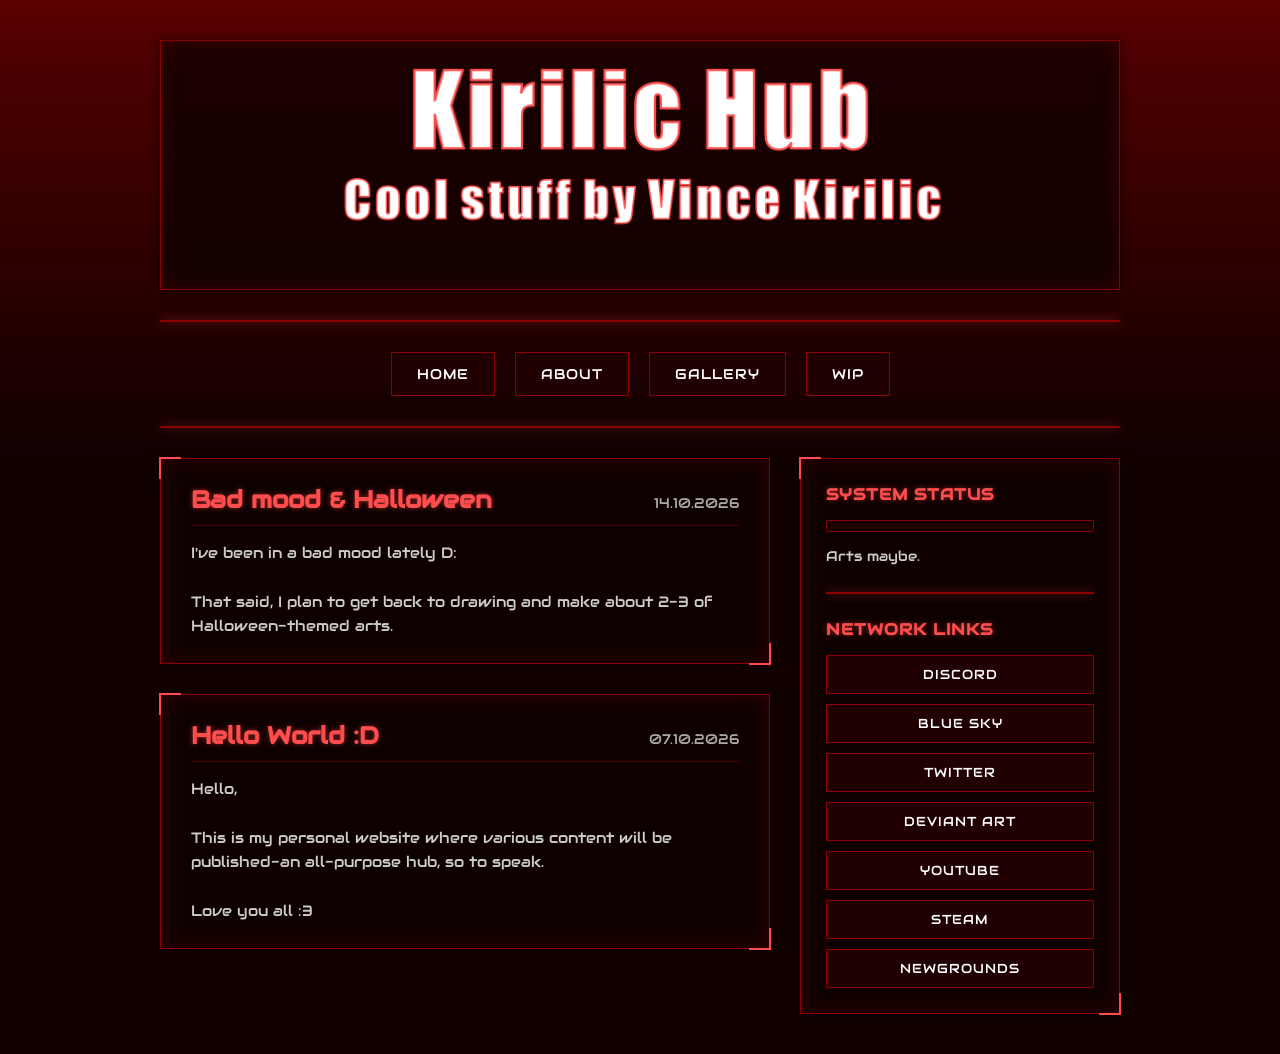
==== index.html @ 22dae01d "updates" ====
<!DOCTYPE html>
<html lang="en">
<head>
    <meta charset="UTF-8">
    <meta name="viewport" content="width=device-width, initial-scale=1.0">
    <title>Kirilic Hub - Home</title>
    <link rel="stylesheet" href="style.css">
    <link rel="icon" href="assets/favicon.png">
</head>
<body>
    <div class="wrapper">
        
        <!-- HEADER BANNER -->
        <div class="header-banner glass-box tech-corners">
            <img src="assets/banner.png" alt="Header Banner">
        </div>

        <hr class="divider">

        <!-- NAV BUTTONS -->
        <nav class="nav-buttons">
            <a href="index.html" class="cool-button">Home</a>
            <a href="about.html" class="cool-button">About</a>
            <a href="gallery.html" class="cool-button">Gallery</a>
            <button class="cool-button">WIP</button>
        </nav>

        <hr class="divider">

        <!-- MAIN LAYOUT -->
        <div class="main-layout">
            
            <!-- LEFT COLUMN (POSTS) -->
            <div id="posts-container" class="posts-section">
                <div style="text-align: center; color: #8b0000;">Loading database...</div>
            </div>

            <!-- RIGHT COLUMN (SIDEBAR) -->
            <aside class="sidebar glass-box tech-corners">
                <div class="sidebar-block">
                    <h3 class="sidebar-title">System Status</h3>
                    <div class="progress-wrapper">
                        <div class="progress-bar" style="width: 0%;"></div>
                    </div>
                    <p class="status-text">
                        Arts maybe.
                    </p>
                </div>
                
                <hr class="divider sidebar-divider">
                
                <div class="sidebar-block">
                    <h3 class="sidebar-title">Network Links</h3>
                    <div class="social-links">
                        <a class="cool-button social-btn" href="https://discord.gg/7M9jGAKZu" target="_blank">Discord</a>
                        <a class="cool-button social-btn" href="https://bsky.app/profile/vincekirilic.bsky.social" target="_blank">Blue Sky</a>
                        <a class="cool-button social-btn" href="https://x.com/VinceKirilic" target="_blank">Twitter</a>
                        <a class="cool-button social-btn" href="https://www.deviantart.com/vincekirilic" target="_blank">Deviant Art</a>
                        <a class="cool-button social-btn" href="https://www.youtube.com/@VinceKirilic" target="_blank">YouTube</a>
                        <a class="cool-button social-btn" href="https://steamcommunity.com/id/VinceKirilic/" target="_blank">Steam</a>
                        <a class="cool-button social-btn" href="https://vincekirilic.newgrounds.com/" target="_blank">Newgrounds</a>
                    </div>
                </div>
            </aside>

        </div>

    </div>

    <!-- MODAL WINDOW FOR IMAGES -->
    <div id="image-modal" class="image-modal">
        <span id="modal-close" class="modal-close">&times;</span>
        <img id="modal-img" class="modal-content" src="" alt="Enlarged View">
    </div>

    <script>
        async function loadPosts() {
            try {
                const response = await fetch('posts.json');
                if (!response.ok) throw new Error('Failed to load posts.json');
                const posts = await response.json();
                const container = document.getElementById('posts-container');
                container.innerHTML = '';

                if (posts.length === 0) {
                    container.innerHTML = '<p style="text-align: center; color: #888;">No posts found.</p>';
                    return;
                }

                posts.forEach(post => {
                    let mediaHtml = '';
                    let images = Array.isArray(post.media) ? post.media : (Array.isArray(post.media_path) ? post.media_path : [post.media || post.media_path]);
                    images = images.filter(img => img && img.trim() !== '');

                    if (images.length > 0) {
                        const singleClass = images.length === 1 ? 'single-image' : '';
                        const imgsMarkup = images.map(src => `<img src="${src}" alt="Post attachment">`).join('');
                        mediaHtml = `<div class="post-gallery ${singleClass}">${imgsMarkup}</div>`;
                    }

                    const formattedText = post.text ? post.text.replace(/\\n/g, '<br>').replace(/\n/g, '<br>') : '';

                    container.innerHTML += `
                        <article class="post glass-box tech-corners">
                            <div class="post-header">
                                <h2 class="post-title">${post.title}</h2>
                                <span class="post-date">${post.date}</span>
                            </div>
                            <div class="post-content">
                                ${mediaHtml}
                                <p>${formattedText}</p>
                            </div>
                        </article>
                    `;
                });
            } catch (error) {
                console.error('Error:', error);
                document.getElementById('posts-container').innerHTML = 
                    '<p style="color: #ff4d4d; text-align: center;">[ERROR] Could not load posts.json</p>';
            }
        }

        const modal = document.getElementById('image-modal');
        const modalImg = document.getElementById('modal-img');
        const modalClose = document.getElementById('modal-close');

        document.getElementById('posts-container').addEventListener('click', (e) => {
            if (e.target.tagName === 'IMG' && e.target.closest('.post-gallery')) {
                modalImg.src = e.target.src;
                modal.classList.add('active');
            }
        });

        modal.addEventListener('click', (e) => {
            if (e.target === modal || e.target === modalClose) modal.classList.remove('active');
        });

        document.addEventListener('keydown', (e) => {
            if (e.key === 'Escape' && modal.classList.contains('active')) modal.classList.remove('active');
        });

        loadPosts();
    </script>
</body>
</html>
---- style.css ----
* { box-sizing: border-box; }

@font-face {
    font-family: "Audiowide";
    src: url("Audiowide.ttf");
}


::-webkit-scrollbar { width: 8px; }
::-webkit-scrollbar-track { background: #050000; }
::-webkit-scrollbar-thumb { background: #8b0000; }
::-webkit-scrollbar-thumb:hover { background: #ff4d4d; }

html, body {
    margin: 0; min-height: 100vh; background: #120000;
    overflow-x: hidden; font-family: "Audiowide", sans-serif;
    color: white; display: flex; flex-direction: column;
}


body::before {
    content: ""; position: fixed; top: -20%; left: -10%; width: 120%; height: 70%;
    background: linear-gradient(to bottom, #8b0000, #4a0000 40%, transparent 100%);
    filter: blur(30px); animation: redWater 8s ease-in-out infinite alternate; z-index: 0;
}
@keyframes redWater {
    0% { transform: translateX(-3%) scaleY(1); }
    50% { transform: translateX(3%) scaleY(1.08); }
    100% { transform: translateX(-2%) scaleY(0.95); }
}

.wrapper {
    position: relative; z-index: 1; max-width: 1000px; width: 100%;
    margin: 0 auto; padding: 40px 20px; display: flex; flex-direction: column; gap: 30px; flex: 1;
}

.glass-box {
    background-color: rgba(15, 0, 0, 0.8); border: 1px solid #8b0000;
    box-shadow: inset 0 0 20px rgba(139, 0, 0, 0.3), 0 0 10px rgba(0, 0, 0, 0.5);
    position: relative; transition: all 0.3s ease;
}

.glass-box:hover {
    border-color: #d40000; 
    box-shadow: inset 0 0 30px rgba(212, 0, 0, 0.4), 0 0 20px rgba(212, 0, 0, 0.4);
    transform: scale(1.015);
}

.tech-corners::before, .tech-corners::after {
    content: ''; position: absolute; width: 20px; height: 20px;
    border: 2px solid #ff4d4d; transition: all 0.3s ease; pointer-events: none;
}
.tech-corners::before { top: -2px; left: -2px; border-right: none; border-bottom: none; }
.tech-corners::after { bottom: -2px; right: -2px; border-left: none; border-top: none; }

.tech-corners:hover::before, .tech-corners:hover::after {
    width: 32px; height: 32px; border-color: #ffffff;
    filter: drop-shadow(0 0 5px #ffffff) drop-shadow(0 0 2px #ff4d4d);
}


.divider {
    width: 100%; height: 2px; border: none; background: #8b0000;
    box-shadow: 0 0 10px rgba(255, 77, 77, 0.5); margin: 0;
}

.header-banner {
    width: 100%; height: 250px; display: flex; justify-content: center; align-items: center; overflow: hidden;
}
.header-banner img {
    width: 100%; height: 100%; object-fit: cover; display: block;
}

.nav-buttons { display: flex; justify-content: center; gap: 20px; flex-wrap: wrap; }
.cool-button {
    padding: 12px 25px; 
    background-color: #200000; 
    color: white; 
    border: 1px solid #8b0000;
    font-family: "Audiowide", sans-serif; 
    cursor: pointer; 
    transition: all 0.2s ease; 
    text-transform: uppercase; 
    font-size: 0.9rem; 
    letter-spacing: 1px;
    text-decoration: none;
    display: inline-block; 
    text-align: center;
}
.cool-button:hover { 
    background-color: #600000; border-color: #ff4d4d; 
    box-shadow: 0 0 12px rgba(255, 77, 77, 0.7); transform: scale(1.05); 
}

.posts-section { display: flex; flex-direction: column; gap: 30px; width: 100%; }
.post { padding: 25px 30px; display: flex; flex-direction: column; gap: 15px; }
.post-header { display: flex; justify-content: space-between; align-items: baseline; border-bottom: 1px solid #4a0000; padding-bottom: 10px; }
.post-title { margin: 0; font-size: 1.5rem; color: #ff4d4d; text-shadow: 0 0 5px rgba(255, 77, 77, 0.5); }
.post-date { color: #aaa; font-size: 0.85rem; }
.post-content { color: #ccc; line-height: 1.6; font-size: 0.95rem; margin: 0; }
.post-content p { margin: 0 0 10px 0; }
.post-content p:last-child { margin: 0; }


.post-gallery {
    display: grid;
    gap: 15px;
    margin: 15px 0;
    width: 100%;
    grid-template-columns: repeat(auto-fit, minmax(220px, 1fr));
}

.post-gallery img {
    width: 100%;
    height: 240px;
    object-fit: cover; 
    border: 1px solid #8b0000;
    box-shadow: 0 0 10px rgba(139, 0, 0, 0.4);
    transition: all 0.25s ease;
}

.post-gallery img:hover {
    border-color: #ff4d4d;
    box-shadow: 0 0 15px rgba(255, 77, 77, 0.6);
    transform: scale(1.02);
}

.post-gallery.single-image {
    grid-template-columns: 1fr;
}

.post-gallery.single-image img {
    height: auto;
    max-height: 450px;
}
@keyframes fadeInUp {
    0% { opacity: 0; transform: translateY(25px); }
    100% { opacity: 1; transform: translateY(0); }
}

.header-banner, .divider, .nav-buttons, .post {
    animation: fadeInUp 0.7s cubic-bezier(0.16, 1, 0.3, 1) both;
}
.post:nth-child(1) { animation-delay: 0.1s; }
.post:nth-child(2) { animation-delay: 0.2s; }
.post:nth-child(3) { animation-delay: 0.3s; }

.main-layout {
    display: flex;
    gap: 30px;
    align-items: flex-start;
    width: 100%;
}

.posts-section {
    flex: 1; 
    display: flex;
    flex-direction: column;
    gap: 30px;
    min-width: 0;
}

.sidebar {
    width: 320px; 
    flex-shrink: 0;
    padding: 25px;
    display: flex;
    flex-direction: column;
    gap: 20px;
    position: sticky; 
    top: 20px; 
}

.sidebar-block {
    display: flex;
    flex-direction: column;
    gap: 15px;
}

.sidebar-title {
    margin: 0;
    color: #ff4d4d;
    font-size: 1rem;
    text-transform: uppercase;
    letter-spacing: 1px;
    text-shadow: 0 0 5px rgba(255, 77, 77, 0.5);
}

.progress-wrapper {
    width: 100%;
    height: 12px;
    background: #200000;
    border: 1px solid #8b0000;
    border-radius: 2px;
    box-shadow: inset 0 0 5px rgba(0,0,0,0.8);
}

.progress-bar {
    height: 100%;
    background: linear-gradient(90deg, #8b0000, #ff4d4d);
    box-shadow: 0 0 10px rgba(255, 77, 77, 0.8);
    transition: width 0.5s ease;
}

.status-text {
    margin: 0;
    color: #ccc;
    font-size: 0.85rem;
    line-height: 1.5;
}

.sidebar-divider {
    margin: 5px 0;
    opacity: 0.5;
}

.social-links {
    display: flex;
    flex-direction: column;
    gap: 10px;
}

.social-btn {
    width: 100%;
    text-align: center;
    padding: 10px;
    font-size: 0.8rem;
}

/* =========================================
   Mobile stuff
   ========================================= */
@media (max-width: 850px) {
    .wrapper { padding: 15px 10px; gap: 20px; }
    .header-banner { height: 150px; }
    .nav-buttons { gap: 10px; width: 100%; }
    .cool-button { width: calc(50% - 5px); padding: 10px; font-size: 0.8rem; }
    .post { padding: 20px 15px; }
    .post-header { flex-direction: column; gap: 5px; }
    
    .main-layout {
        flex-direction: column;
    }
    .sidebar {
        width: 100%;
        position: static;
        order: -1; 
    }

    .social-links {
        flex-direction: row;
        flex-wrap: wrap;
    }
    .social-btn {
        flex: 1;
        min-width: 100px;
    }
}

/* =========================================
   Modal window for pics
   ========================================= */
.post-gallery img { cursor: zoom-in; }

.image-modal {
    display: none;
    position: fixed;
    z-index: 9999;
    top: 0;
    left: 0;
    width: 100%;
    height: 100%;
    background-color: rgba(0, 0, 0, 0.9);
    backdrop-filter: blur(8px);
    justify-content: center;
    align-items: center;
    opacity: 0;
    transition: opacity 0.3s ease;
}

.image-modal.active {
    display: flex;
    opacity: 1;
}

.modal-content {
    max-width: 90%;
    max-height: 85vh;
    border: 2px solid #8b0000;
    box-shadow: 0 0 30px rgba(255, 77, 77, 0.6);
    object-fit: contain;
    animation: modalZoom 0.3s cubic-bezier(0.16, 1, 0.3, 1);
}

@keyframes modalZoom {
    from { transform: scale(0.8); opacity: 0; }
    to { transform: scale(1); opacity: 1; }
}

.modal-close {
    position: absolute;
    top: 20px;
    right: 30px;
    color: #ff4d4d;
    font-size: 40px;
    font-weight: bold;
    cursor: pointer;
    transition: all 0.2s ease;
    user-select: none;
}

.modal-close:hover {
    color: #ffffff;
    transform: scale(1.2);
}
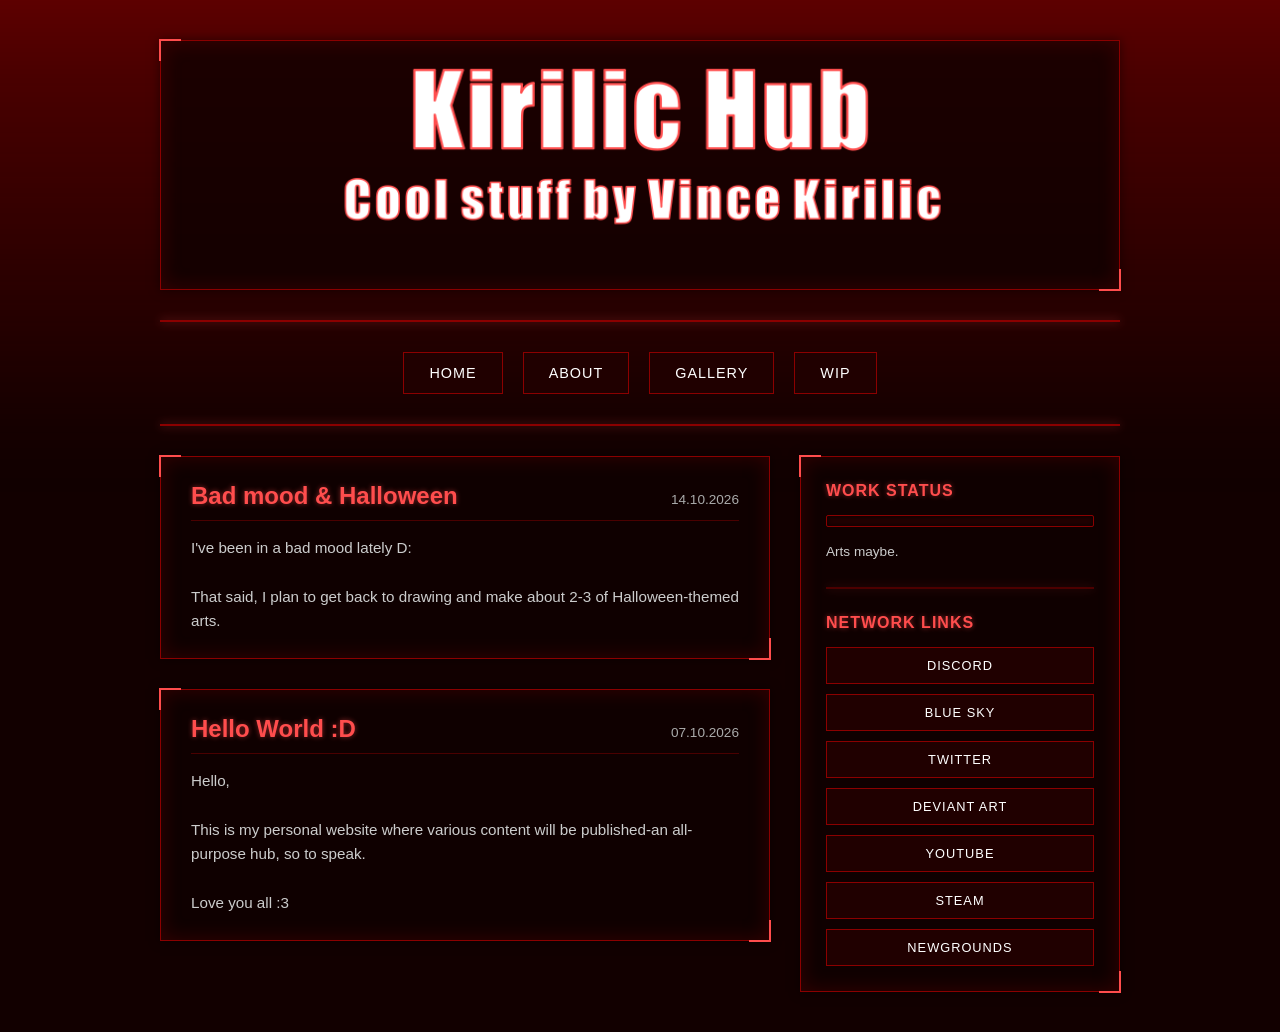
==== commit 3d32f446: "Minor fixes Animations and stuff" ====
--- a/index.html
+++ b/index.html
@@ -38,7 +38,7 @@
             <!-- RIGHT COLUMN (SIDEBAR) -->
             <aside class="sidebar glass-box tech-corners">
                 <div class="sidebar-block">
-                    <h3 class="sidebar-title">System Status</h3>
+                    <h3 class="sidebar-title">Work Status</h3>
                     <div class="progress-wrapper">
                         <div class="progress-bar" style="width: 0%;"></div>
                     </div>
--- a/style.css
+++ b/style.css
@@ -1,11 +1,9 @@
-
 * { box-sizing: border-box; }
 
 @font-face {
     font-family: "Audiowide";
-    src: url("Audiowide.ttf");
-}
-
+    src: url("AudioWide.ttf");
+}
 
 ::-webkit-scrollbar { width: 8px; }
 ::-webkit-scrollbar-track { background: #050000; }
@@ -18,12 +16,12 @@
     color: white; display: flex; flex-direction: column;
 }
 
-
 body::before {
     content: ""; position: fixed; top: -20%; left: -10%; width: 120%; height: 70%;
     background: linear-gradient(to bottom, #8b0000, #4a0000 40%, transparent 100%);
     filter: blur(30px); animation: redWater 8s ease-in-out infinite alternate; z-index: 0;
 }
+
 @keyframes redWater {
     0% { transform: translateX(-3%) scaleY(1); }
     50% { transform: translateX(3%) scaleY(1.08); }
@@ -38,19 +36,21 @@
 .glass-box {
     background-color: rgba(15, 0, 0, 0.8); border: 1px solid #8b0000;
     box-shadow: inset 0 0 20px rgba(139, 0, 0, 0.3), 0 0 10px rgba(0, 0, 0, 0.5);
-    position: relative; transition: all 0.3s ease;
+    position: relative; transition: border-color 0.3s ease, box-shadow 0.3s ease, transform 0.3s ease;
 }
 
 .glass-box:hover {
     border-color: #d40000; 
     box-shadow: inset 0 0 30px rgba(212, 0, 0, 0.4), 0 0 20px rgba(212, 0, 0, 0.4);
-    transform: scale(1.015);
+    transform: translateY(0) scale(1.015);
 }
 
 .tech-corners::before, .tech-corners::after {
     content: ''; position: absolute; width: 20px; height: 20px;
     border: 2px solid #ff4d4d; transition: all 0.3s ease; pointer-events: none;
-}
+    z-index: 2;
+}
+
 .tech-corners::before { top: -2px; left: -2px; border-right: none; border-bottom: none; }
 .tech-corners::after { bottom: -2px; right: -2px; border-left: none; border-top: none; }
 
@@ -59,20 +59,25 @@
     filter: drop-shadow(0 0 5px #ffffff) drop-shadow(0 0 2px #ff4d4d);
 }
 
-
 .divider {
     width: 100%; height: 2px; border: none; background: #8b0000;
     box-shadow: 0 0 10px rgba(255, 77, 77, 0.5); margin: 0;
 }
 
 .header-banner {
-    width: 100%; height: 250px; display: flex; justify-content: center; align-items: center; overflow: hidden;
-}
+    width: 100%; height: 250px; display: flex; justify-content: center; align-items: center;
+}
+
+.banner-inner {
+    width: 100%; height: 100%; overflow: hidden; display: flex;
+}
+
 .header-banner img {
     width: 100%; height: 100%; object-fit: cover; display: block;
 }
 
 .nav-buttons { display: flex; justify-content: center; gap: 20px; flex-wrap: wrap; }
+
 .cool-button {
     padding: 12px 25px; 
     background-color: #200000; 
@@ -84,24 +89,31 @@
     text-transform: uppercase; 
     font-size: 0.9rem; 
     letter-spacing: 1px;
-    text-decoration: none;
+    text-decoration: none; 
     display: inline-block; 
     text-align: center;
 }
+
 .cool-button:hover { 
     background-color: #600000; border-color: #ff4d4d; 
     box-shadow: 0 0 12px rgba(255, 77, 77, 0.7); transform: scale(1.05); 
 }
 
 .posts-section { display: flex; flex-direction: column; gap: 30px; width: 100%; }
+
 .post { padding: 25px 30px; display: flex; flex-direction: column; gap: 15px; }
+
 .post-header { display: flex; justify-content: space-between; align-items: baseline; border-bottom: 1px solid #4a0000; padding-bottom: 10px; }
+
 .post-title { margin: 0; font-size: 1.5rem; color: #ff4d4d; text-shadow: 0 0 5px rgba(255, 77, 77, 0.5); }
+
 .post-date { color: #aaa; font-size: 0.85rem; }
+
 .post-content { color: #ccc; line-height: 1.6; font-size: 0.95rem; margin: 0; }
+
 .post-content p { margin: 0 0 10px 0; }
+
 .post-content p:last-child { margin: 0; }
-
 
 .post-gallery {
     display: grid;
@@ -114,7 +126,7 @@
 .post-gallery img {
     width: 100%;
     height: 240px;
-    object-fit: cover; 
+    object-fit: cover;
     border: 1px solid #8b0000;
     box-shadow: 0 0 10px rgba(139, 0, 0, 0.4);
     transition: all 0.25s ease;
@@ -134,17 +146,20 @@
     height: auto;
     max-height: 450px;
 }
+
 @keyframes fadeInUp {
-    0% { opacity: 0; transform: translateY(25px); }
+    0% { opacity: 0; transform: translateY(40px); }
     100% { opacity: 1; transform: translateY(0); }
 }
 
-.header-banner, .divider, .nav-buttons, .post {
-    animation: fadeInUp 0.7s cubic-bezier(0.16, 1, 0.3, 1) both;
-}
-.post:nth-child(1) { animation-delay: 0.1s; }
-.post:nth-child(2) { animation-delay: 0.2s; }
-.post:nth-child(3) { animation-delay: 0.3s; }
+.sidebar, .post {
+    animation: fadeInUp 1.2s cubic-bezier(0.16, 1, 0.3, 1) both;
+}
+
+.sidebar { animation-delay: 0.1s; }
+.post:nth-child(1) { animation-delay: 0.2s; }
+.post:nth-child(2) { animation-delay: 0.3s; }
+.post:nth-child(3) { animation-delay: 0.4s; }
 
 .main-layout {
     display: flex;
@@ -158,18 +173,18 @@
     display: flex;
     flex-direction: column;
     gap: 30px;
-    min-width: 0;
+    min-width: 0; 
 }
 
 .sidebar {
-    width: 320px; 
+    width: 320px;
     flex-shrink: 0;
     padding: 25px;
     display: flex;
     flex-direction: column;
     gap: 20px;
-    position: sticky; 
-    top: 20px; 
+    position: sticky;
+    top: 20px;
 }
 
 .sidebar-block {
@@ -228,9 +243,6 @@
     font-size: 0.8rem;
 }
 
-/* =========================================
-   Mobile stuff
-   ========================================= */
 @media (max-width: 850px) {
     .wrapper { padding: 15px 10px; gap: 20px; }
     .header-banner { height: 150px; }
@@ -242,6 +254,7 @@
     .main-layout {
         flex-direction: column;
     }
+
     .sidebar {
         width: 100%;
         position: static;
@@ -258,9 +271,6 @@
     }
 }
 
-/* =========================================
-   Modal window for pics
-   ========================================= */
 .post-gallery img { cursor: zoom-in; }
 
 .image-modal {
@@ -313,4 +323,4 @@
 .modal-close:hover {
     color: #ffffff;
     transform: scale(1.2);
-}
+}
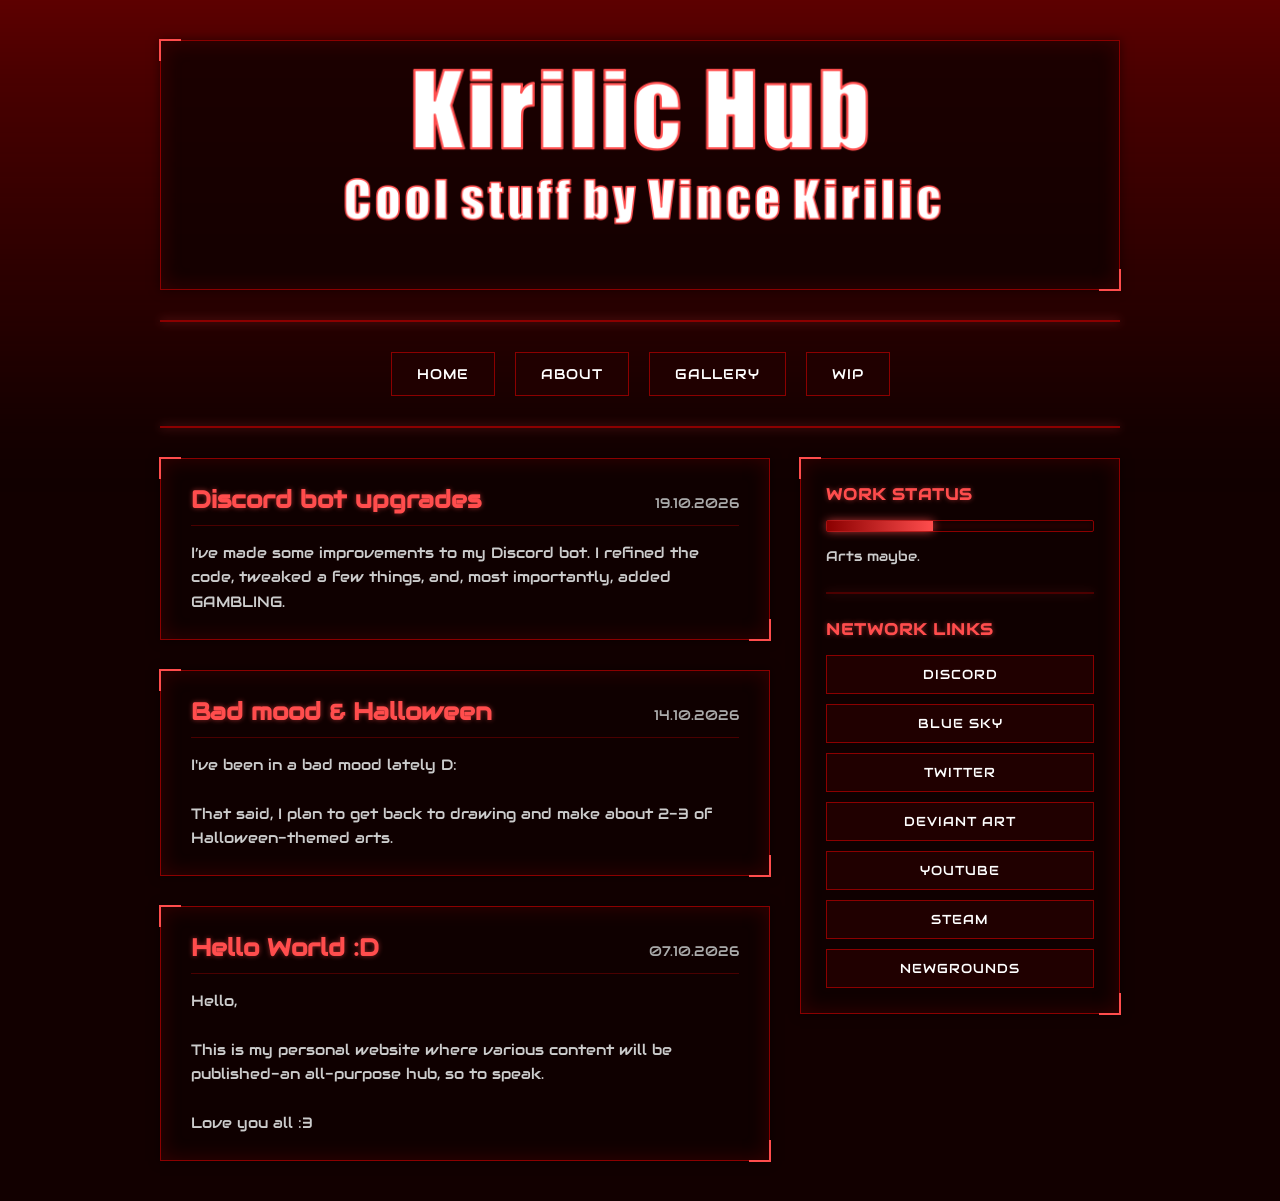
==== commit 7227ac1f: "Modify loading status and progress bar in index.html Updated the loading status in the sidebar and a" ====
--- a/index.html
+++ b/index.html
@@ -40,7 +40,7 @@
                 <div class="sidebar-block">
                     <h3 class="sidebar-title">Work Status</h3>
                     <div class="progress-wrapper">
-                        <div class="progress-bar" style="width: 0%;"></div>
+                        <div class="progress-bar" style="width: 40%;"></div>
                     </div>
                     <p class="status-text">
                         Arts maybe.
@@ -142,4 +142,4 @@
         loadPosts();
     </script>
 </body>
-</html>+</html>
--- a/style.css
+++ b/style.css
@@ -2,7 +2,7 @@
 
 @font-face {
     font-family: "Audiowide";
-    src: url("AudioWide.ttf");
+    src: url("Audiowide.ttf");
 }
 
 ::-webkit-scrollbar { width: 8px; }
@@ -323,4 +323,4 @@
 .modal-close:hover {
     color: #ffffff;
     transform: scale(1.2);
-}+}
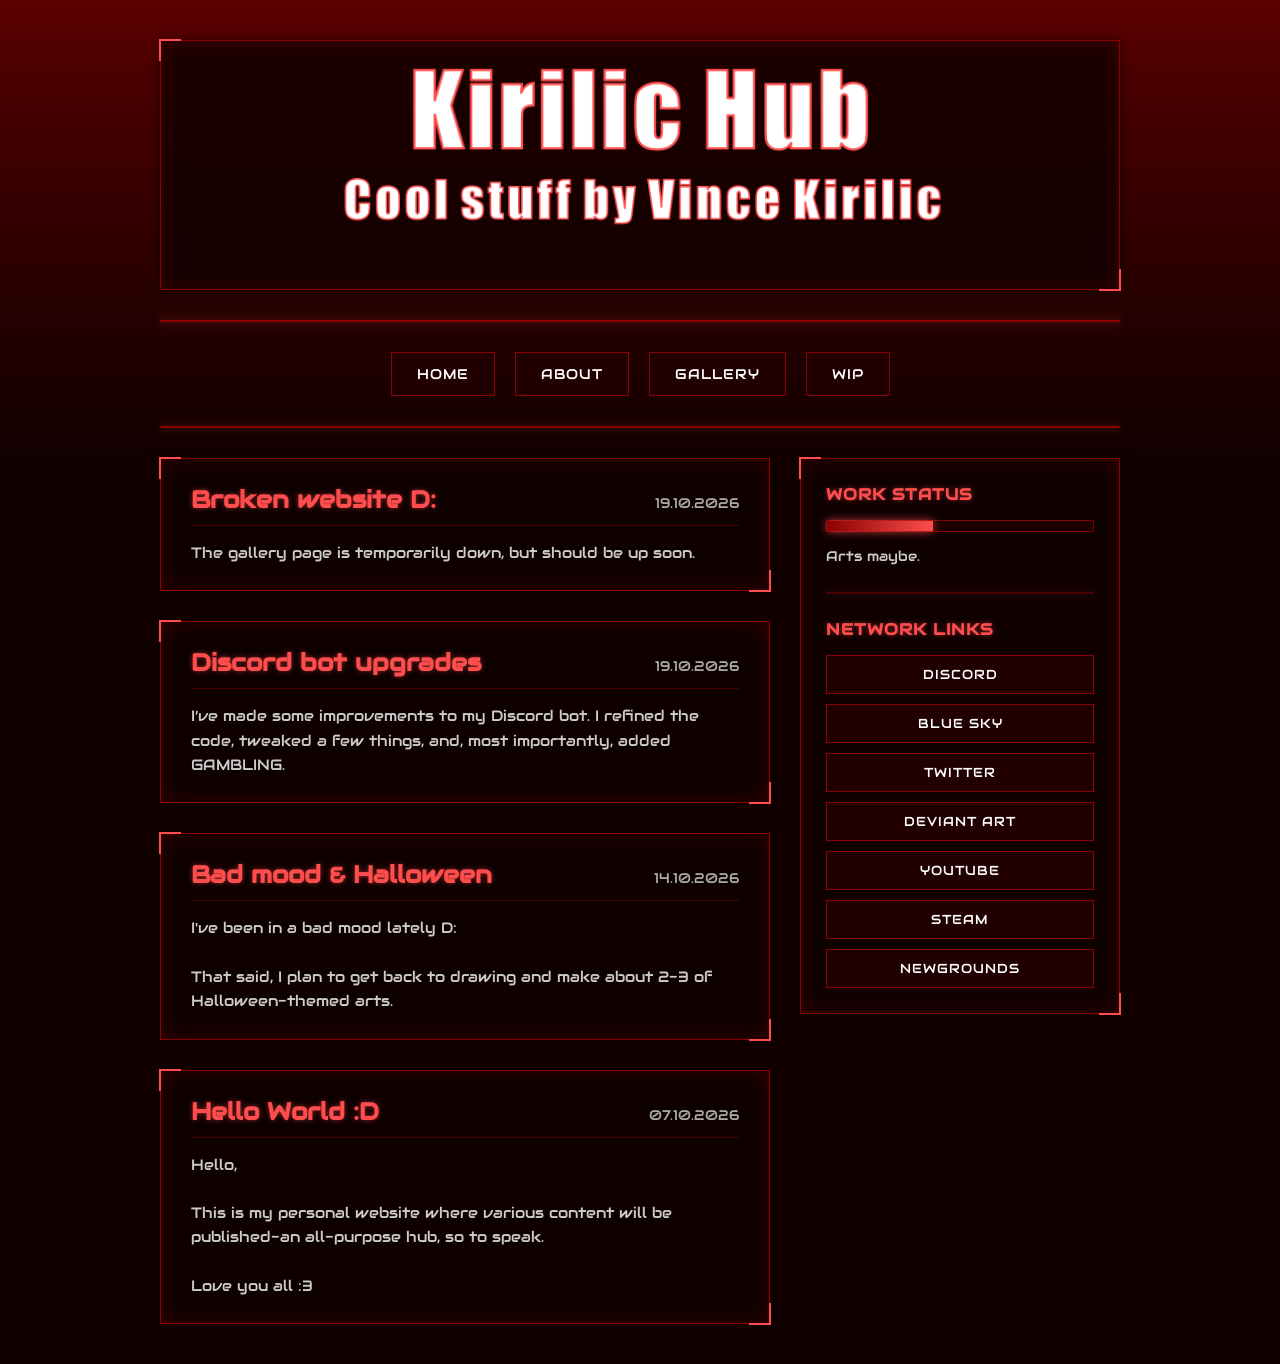
==== commit 6ad6a2bb: "Fix HTML encoding issues in index.html" ====
--- a/index.html
+++ b/index.html
@@ -76,7 +76,8 @@
     <script>
         async function loadPosts() {
             try {
-                const response = await fetch('posts.json');
+                const response = await fetch('./posts.json', 
+                                             {cache: 'no-store'});
                 if (!response.ok) throw new Error('Failed to load posts.json');
                 const posts = await response.json();
                 const container = document.getElementById('posts-container');
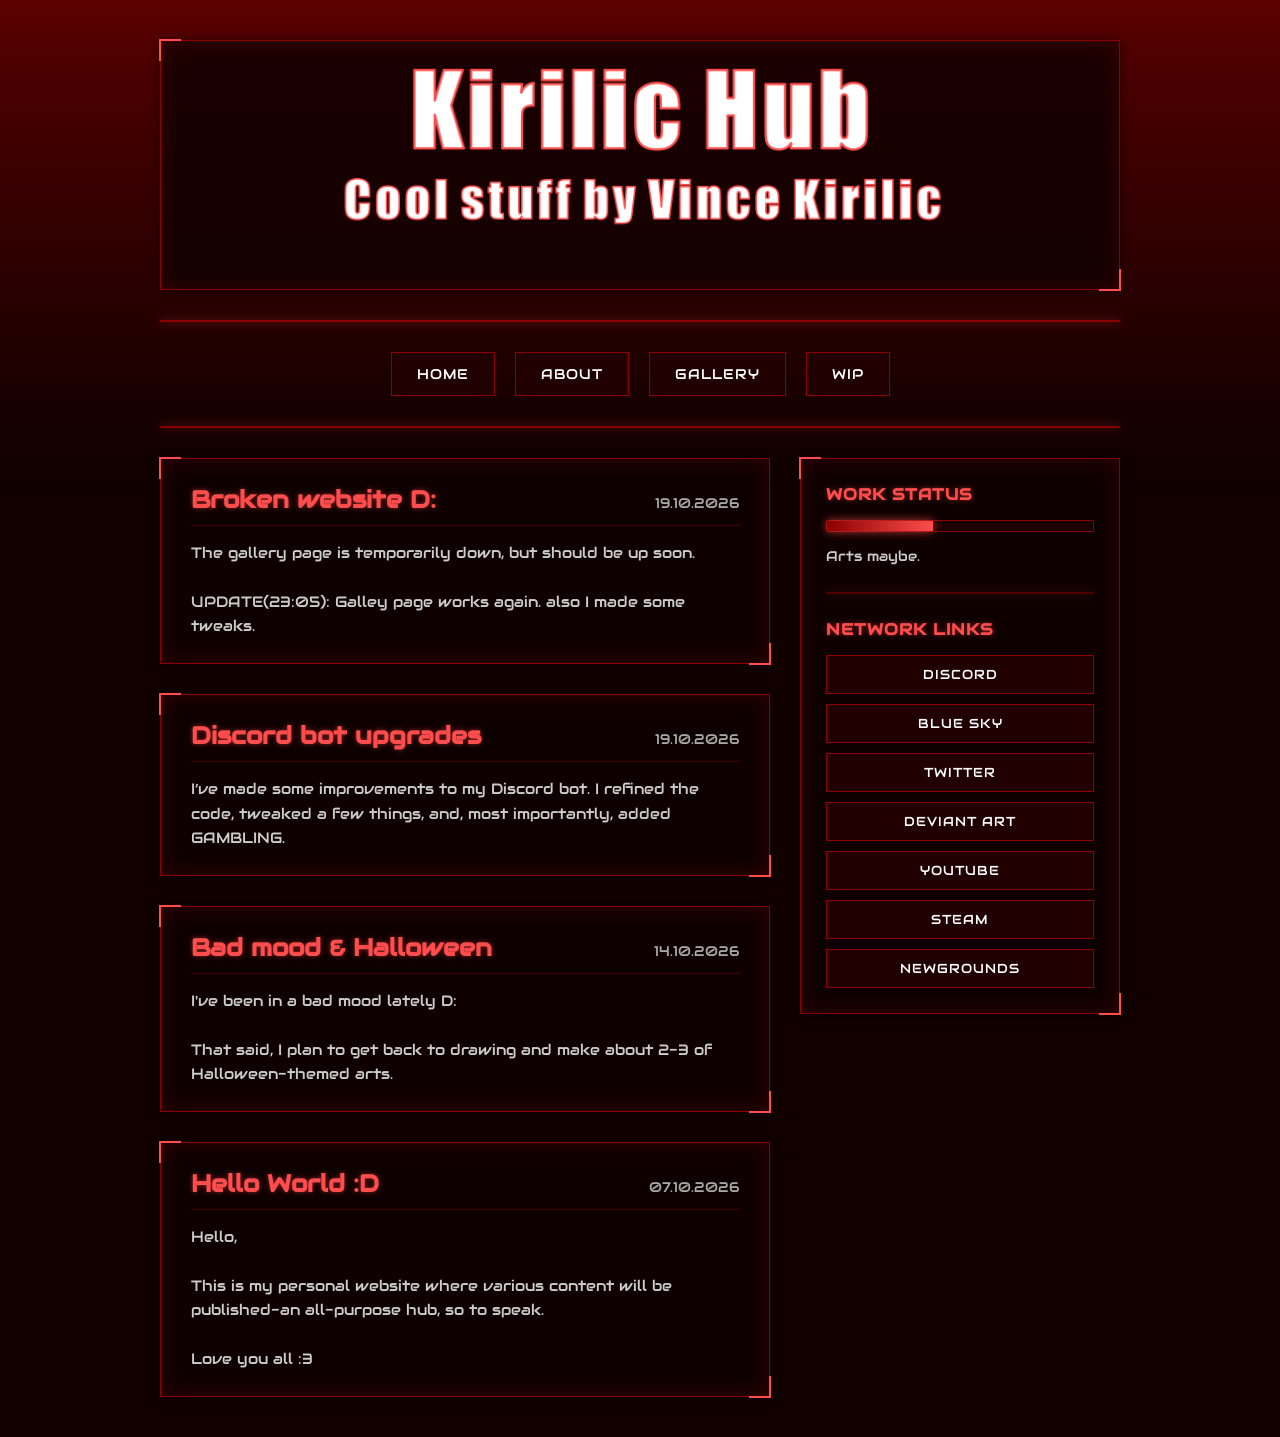
==== commit 1afd88f3: "Fix HTML encoding issues in index.html" ====
--- a/index.html
+++ b/index.html
@@ -76,7 +76,7 @@
     <script>
         async function loadPosts() {
             try {
-                const response = await fetch('./posts.json', 
+                const response = await fetch('posts.json', 
                                              {cache: 'no-store'});
                 if (!response.ok) throw new Error('Failed to load posts.json');
                 const posts = await response.json();
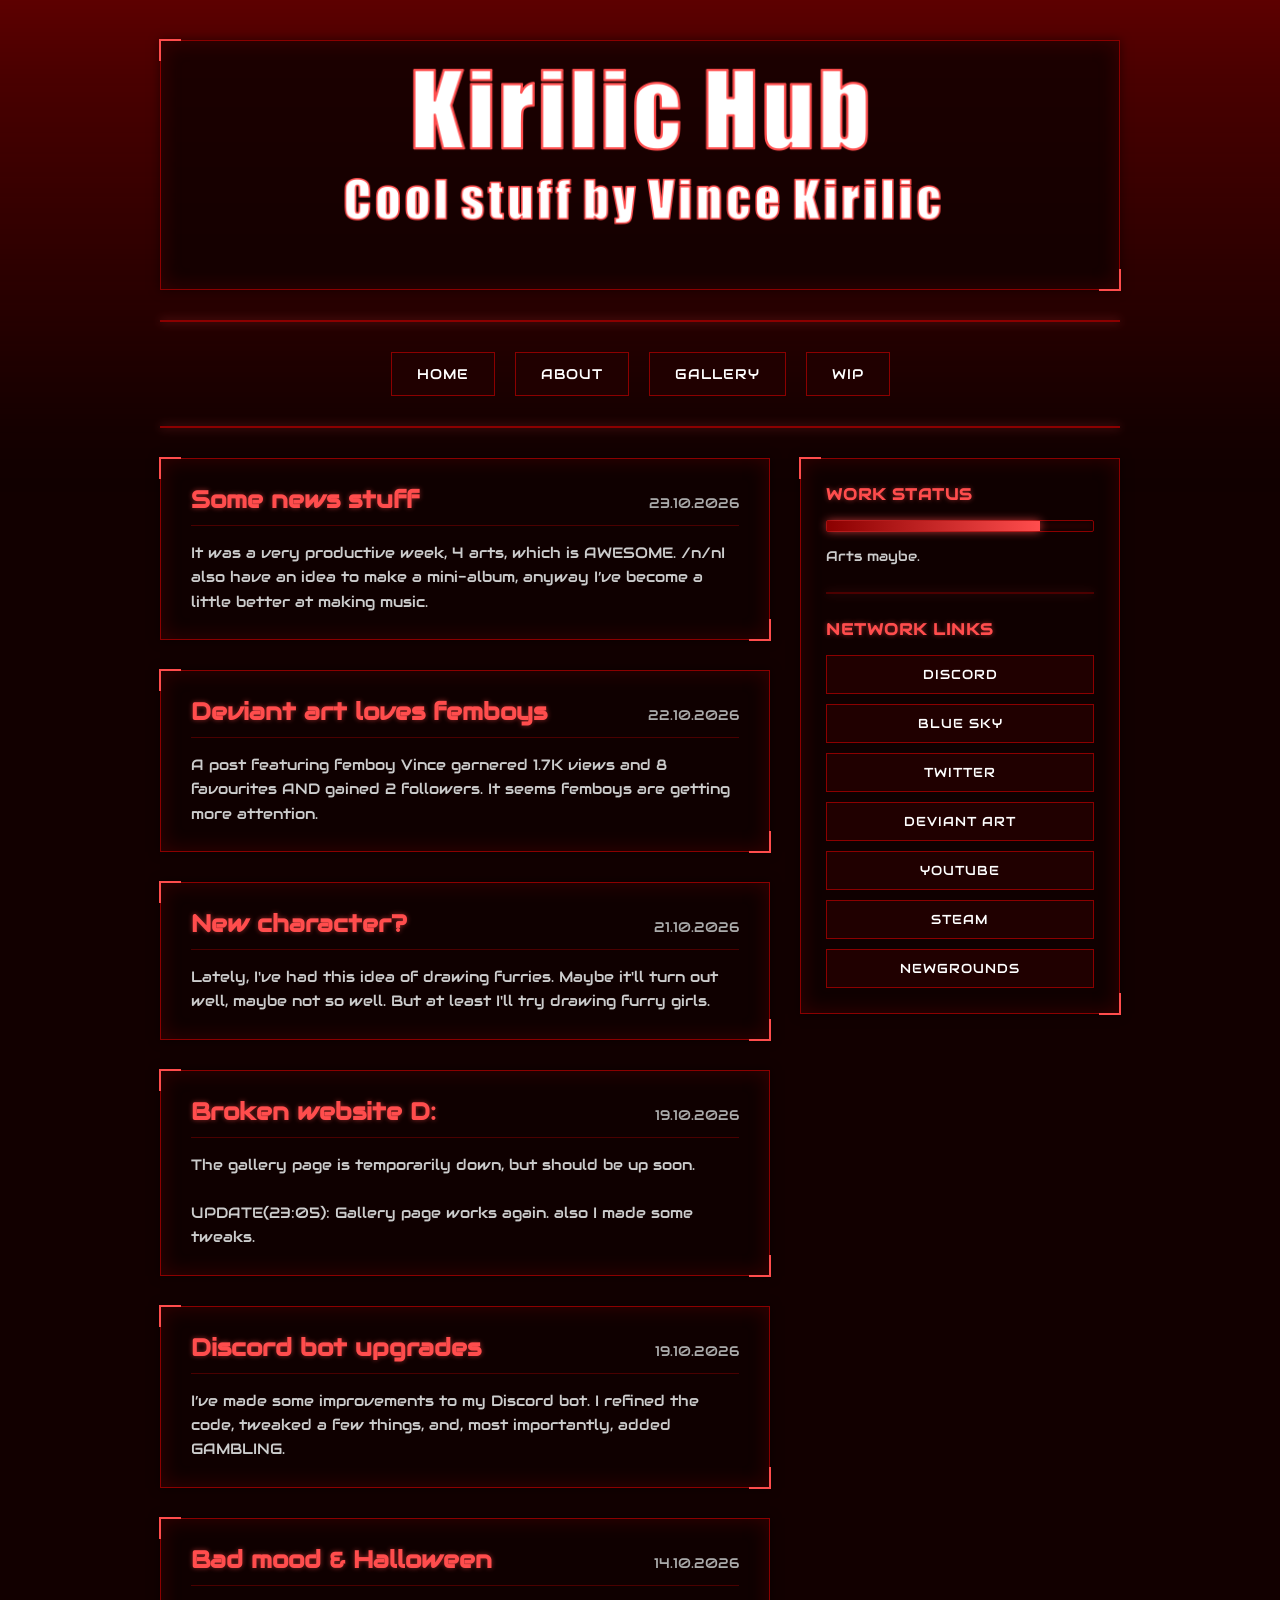
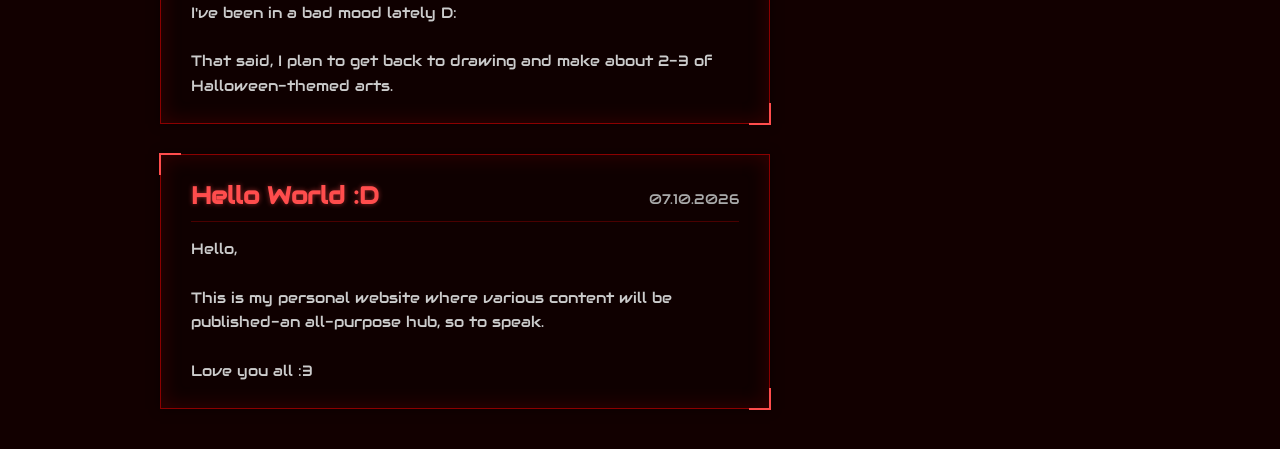
==== commit 73ea7380: "Adjust progress bar width and fix HTML encoding Updated progress bar width in sidebar and fixed HTML" ====
--- a/index.html
+++ b/index.html
@@ -40,7 +40,7 @@
                 <div class="sidebar-block">
                     <h3 class="sidebar-title">Work Status</h3>
                     <div class="progress-wrapper">
-                        <div class="progress-bar" style="width: 40%;"></div>
+                        <div class="progress-bar" style="width: 80%;"></div>
                     </div>
                     <p class="status-text">
                         Arts maybe.
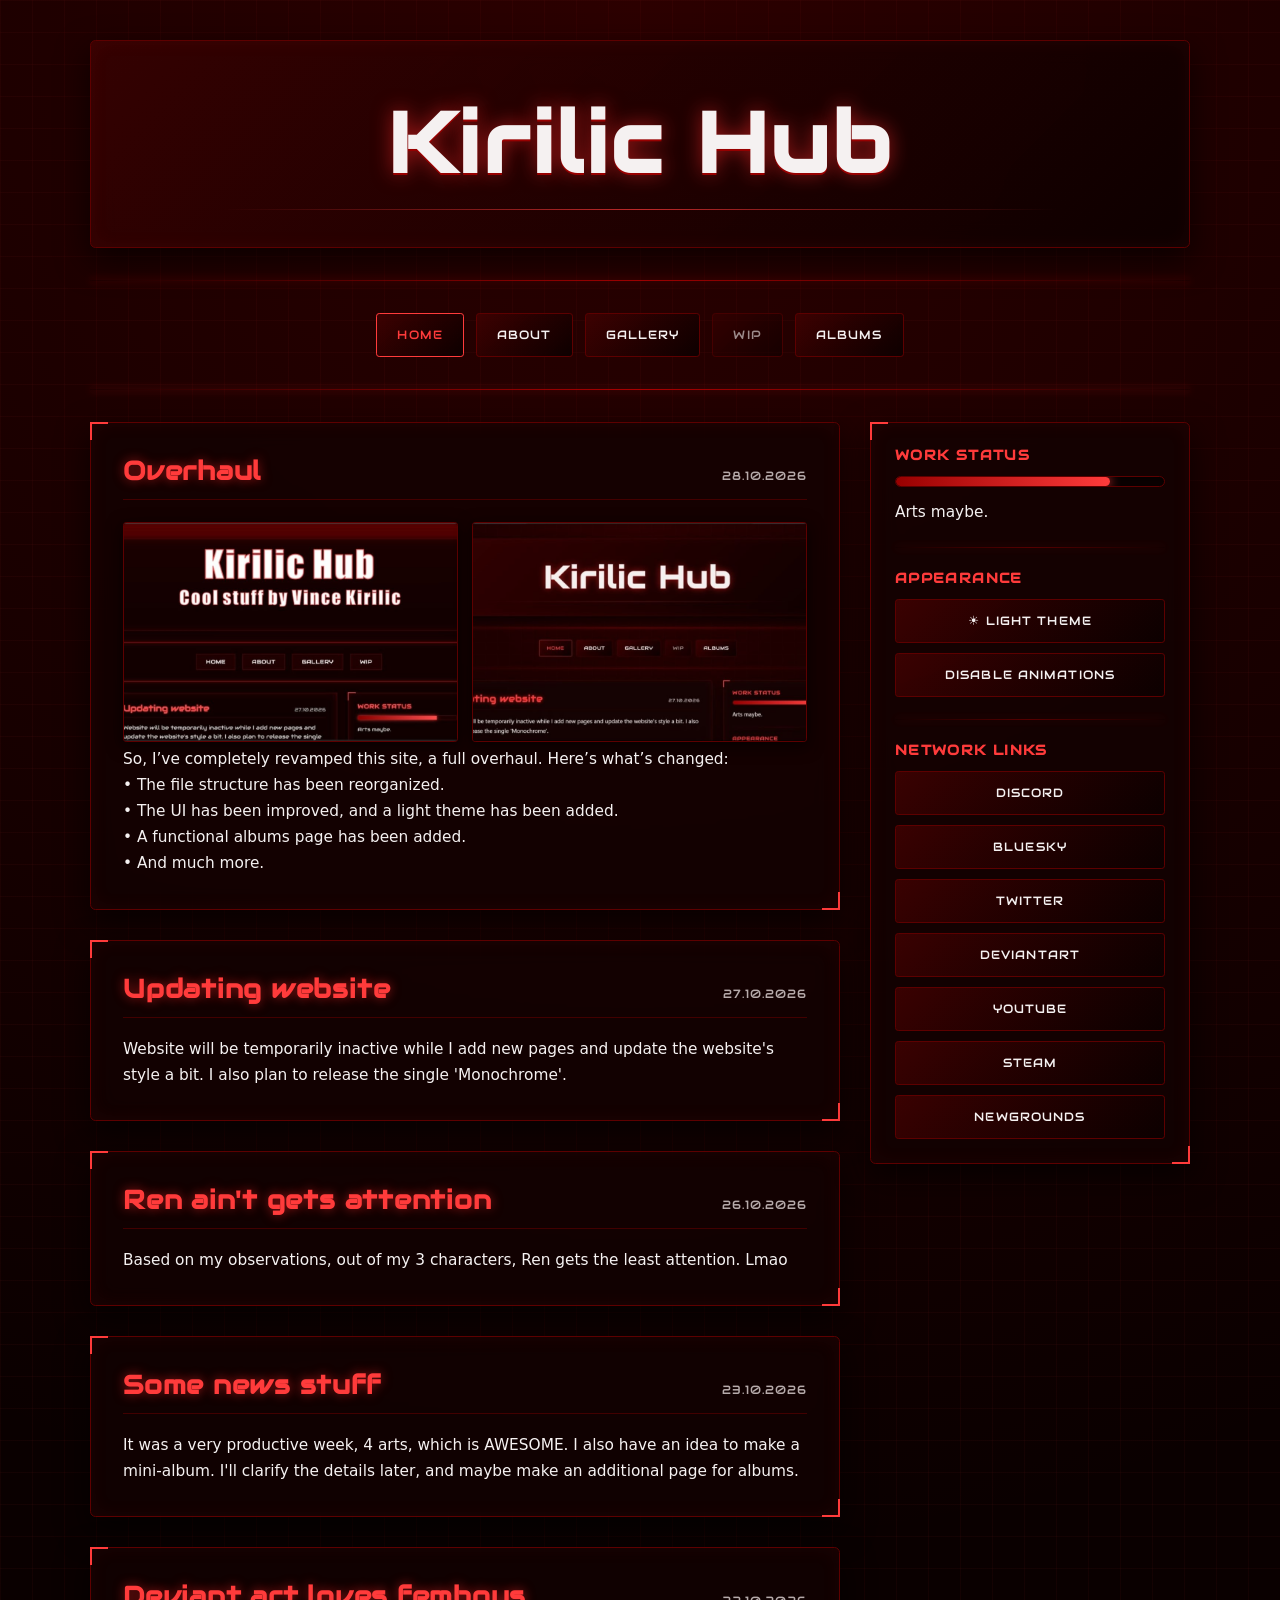
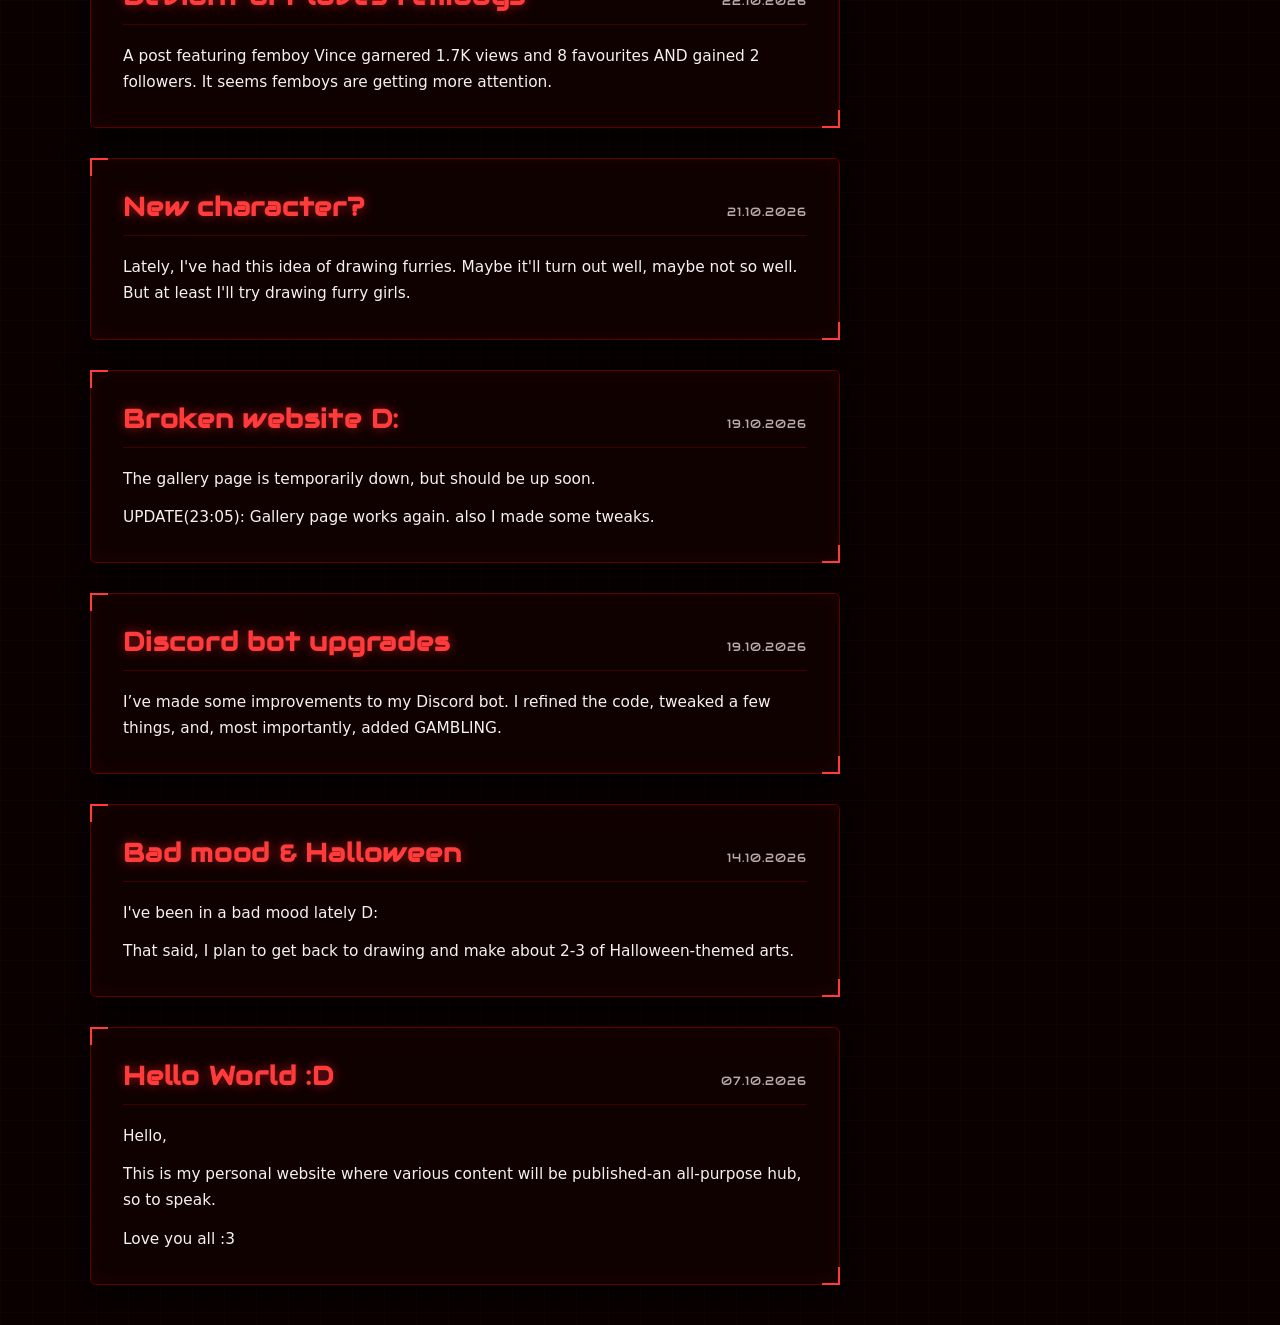
==== commit ea62a262: "Overhaul" ====
--- a/index.html
+++ b/index.html
@@ -1,146 +1,75 @@
-<!DOCTYPE html>
-<html lang="en">
-<head>
-    <meta charset="UTF-8">
-    <meta name="viewport" content="width=device-width, initial-scale=1.0">
-    <title>Kirilic Hub - Home</title>
-    <link rel="stylesheet" href="style.css">
-    <link rel="icon" href="assets/favicon.png">
-</head>
-<body>
-    <div class="wrapper">
-        
-        <!-- HEADER BANNER -->
-        <div class="header-banner glass-box tech-corners">
-            <img src="assets/banner.png" alt="Header Banner">
-        </div>
-
-        <hr class="divider">
-
-        <!-- NAV BUTTONS -->
-        <nav class="nav-buttons">
-            <a href="index.html" class="cool-button">Home</a>
-            <a href="about.html" class="cool-button">About</a>
-            <a href="gallery.html" class="cool-button">Gallery</a>
-            <button class="cool-button">WIP</button>
-        </nav>
-
-        <hr class="divider">
-
-        <!-- MAIN LAYOUT -->
-        <div class="main-layout">
-            
-            <!-- LEFT COLUMN (POSTS) -->
-            <div id="posts-container" class="posts-section">
-                <div style="text-align: center; color: #8b0000;">Loading database...</div>
-            </div>
-
-            <!-- RIGHT COLUMN (SIDEBAR) -->
-            <aside class="sidebar glass-box tech-corners">
-                <div class="sidebar-block">
-                    <h3 class="sidebar-title">Work Status</h3>
-                    <div class="progress-wrapper">
-                        <div class="progress-bar" style="width: 80%;"></div>
-                    </div>
-                    <p class="status-text">
-                        Arts maybe.
-                    </p>
-                </div>
-                
-                <hr class="divider sidebar-divider">
-                
-                <div class="sidebar-block">
-                    <h3 class="sidebar-title">Network Links</h3>
-                    <div class="social-links">
-                        <a class="cool-button social-btn" href="https://discord.gg/7M9jGAKZu" target="_blank">Discord</a>
-                        <a class="cool-button social-btn" href="https://bsky.app/profile/vincekirilic.bsky.social" target="_blank">Blue Sky</a>
-                        <a class="cool-button social-btn" href="https://x.com/VinceKirilic" target="_blank">Twitter</a>
-                        <a class="cool-button social-btn" href="https://www.deviantart.com/vincekirilic" target="_blank">Deviant Art</a>
-                        <a class="cool-button social-btn" href="https://www.youtube.com/@VinceKirilic" target="_blank">YouTube</a>
-                        <a class="cool-button social-btn" href="https://steamcommunity.com/id/VinceKirilic/" target="_blank">Steam</a>
-                        <a class="cool-button social-btn" href="https://vincekirilic.newgrounds.com/" target="_blank">Newgrounds</a>
-                    </div>
-                </div>
-            </aside>
-
-        </div>
-
-    </div>
-
-    <!-- MODAL WINDOW FOR IMAGES -->
-    <div id="image-modal" class="image-modal">
-        <span id="modal-close" class="modal-close">&times;</span>
-        <img id="modal-img" class="modal-content" src="" alt="Enlarged View">
-    </div>
-
-    <script>
-        async function loadPosts() {
-            try {
-                const response = await fetch('posts.json', 
-                                             {cache: 'no-store'});
-                if (!response.ok) throw new Error('Failed to load posts.json');
-                const posts = await response.json();
-                const container = document.getElementById('posts-container');
-                container.innerHTML = '';
-
-                if (posts.length === 0) {
-                    container.innerHTML = '<p style="text-align: center; color: #888;">No posts found.</p>';
-                    return;
-                }
-
-                posts.forEach(post => {
-                    let mediaHtml = '';
-                    let images = Array.isArray(post.media) ? post.media : (Array.isArray(post.media_path) ? post.media_path : [post.media || post.media_path]);
-                    images = images.filter(img => img && img.trim() !== '');
-
-                    if (images.length > 0) {
-                        const singleClass = images.length === 1 ? 'single-image' : '';
-                        const imgsMarkup = images.map(src => `<img src="${src}" alt="Post attachment">`).join('');
-                        mediaHtml = `<div class="post-gallery ${singleClass}">${imgsMarkup}</div>`;
-                    }
-
-                    const formattedText = post.text ? post.text.replace(/\\n/g, '<br>').replace(/\n/g, '<br>') : '';
-
-                    container.innerHTML += `
-                        <article class="post glass-box tech-corners">
-                            <div class="post-header">
-                                <h2 class="post-title">${post.title}</h2>
-                                <span class="post-date">${post.date}</span>
-                            </div>
-                            <div class="post-content">
-                                ${mediaHtml}
-                                <p>${formattedText}</p>
-                            </div>
-                        </article>
-                    `;
-                });
-            } catch (error) {
-                console.error('Error:', error);
-                document.getElementById('posts-container').innerHTML = 
-                    '<p style="color: #ff4d4d; text-align: center;">[ERROR] Could not load posts.json</p>';
-            }
-        }
-
-        const modal = document.getElementById('image-modal');
-        const modalImg = document.getElementById('modal-img');
-        const modalClose = document.getElementById('modal-close');
-
-        document.getElementById('posts-container').addEventListener('click', (e) => {
-            if (e.target.tagName === 'IMG' && e.target.closest('.post-gallery')) {
-                modalImg.src = e.target.src;
-                modal.classList.add('active');
-            }
-        });
-
-        modal.addEventListener('click', (e) => {
-            if (e.target === modal || e.target === modalClose) modal.classList.remove('active');
-        });
-
-        document.addEventListener('keydown', (e) => {
-            if (e.key === 'Escape' && modal.classList.contains('active')) modal.classList.remove('active');
-        });
-
-        loadPosts();
-    </script>
-</body>
-</html>
+<!doctype html>
+<html lang="en">
+<head>
+    <meta charset="utf-8">
+    <meta name="viewport" content="width=device-width, initial-scale=1">
+    <meta name="theme-color" content="#0a0000">
+    <title>Kirilic Hub — Home</title>
+    <link rel="icon" href="assets/favicon.png">
+    <link rel="stylesheet" href="style.css">
+    <script src="app.js" defer></script>
+</head>
+<body>
+    <div class="wrapper">
+        <header class="header-banner glass-box" aria-label="Kirilic Hub"><h1 class="site-logo">Kirilic Hub</h1></header>
+
+        <hr class="divider">
+
+        <nav class="nav-buttons" aria-label="Main navigation">
+            <a class="cool-button" href="index.html" aria-current="page">Home</a>
+            <a class="cool-button" href="about.html">About</a>
+            <a class="cool-button" href="gallery.html">Gallery</a>
+            <button class="cool-button" type="button" disabled title="Work in progress">WIP</button>
+            <a class="cool-button" href="albums.html">Albums</a>
+        </nav>
+
+        <hr class="divider">
+
+        <div class="main-layout">
+            <main id="posts-container" class="posts-section" data-feed data-source="posts.json" data-label="posts" data-image-alt="Post attachment" aria-live="polite">
+                <p class="empty-state">Loading posts…</p>
+            </main>
+
+            <aside class="sidebar glass-box tech-corners">
+                <section class="sidebar-block" aria-labelledby="work-status">
+                    <h2 id="work-status" class="sidebar-title">Work status</h2>
+                    <div class="progress-wrapper" role="progressbar" aria-label="Work status" aria-valuemin="0" aria-valuemax="100" aria-valuenow="80">
+                        <div class="progress-bar" style="--progress: 80%"></div>
+                    </div>
+                    <p class="status-text">Arts maybe.</p>
+                </section>
+
+                <hr class="divider sidebar-divider">
+
+                <section class="sidebar-block" aria-labelledby="appearance-settings">
+                    <h2 id="appearance-settings" class="sidebar-title">Appearance</h2>
+                    <div class="sidebar-actions">
+                        <button id="theme-toggle" class="theme-toggle" type="button" aria-pressed="false">☀ Light theme</button>
+                        <button id="motion-toggle" class="theme-toggle" type="button" aria-pressed="false">Disable animations</button>
+                    </div>
+                </section>
+
+                <hr class="divider sidebar-divider">
+
+                <section class="sidebar-block" aria-labelledby="network-links">
+                    <h2 id="network-links" class="sidebar-title">Network links</h2>
+                    <div class="social-links">
+                        <a class="cool-button social-btn" href="https://discord.gg/7M9jGAKZu" target="_blank" rel="noopener noreferrer">Discord</a>
+                        <a class="cool-button social-btn" href="https://bsky.app/profile/vincekirilic.bsky.social" target="_blank" rel="noopener noreferrer">BlueSky</a>
+                        <a class="cool-button social-btn" href="https://x.com/VinceKirilic" target="_blank" rel="noopener noreferrer">Twitter</a>
+                        <a class="cool-button social-btn" href="https://www.deviantart.com/vincekirilic" target="_blank" rel="noopener noreferrer">DeviantArt</a>
+                        <a class="cool-button social-btn" href="https://www.youtube.com/@VinceKirilic" target="_blank" rel="noopener noreferrer">YouTube</a>
+                        <a class="cool-button social-btn" href="https://steamcommunity.com/id/VinceKirilic/" target="_blank" rel="noopener noreferrer">Steam</a>
+                        <a class="cool-button social-btn" href="https://vincekirilic.newgrounds.com/" target="_blank" rel="noopener noreferrer">Newgrounds</a>
+                    </div>
+                </section>
+            </aside>
+        </div>
+    </div>
+
+    <div id="image-modal" class="image-modal" role="dialog" aria-modal="true" aria-label="Image preview" aria-hidden="true">
+        <button class="modal-close" type="button" data-modal-close aria-label="Close image preview">×</button>
+        <img class="modal-content" alt="">
+    </div>
+</body>
+</html>
--- a/style.css
+++ b/style.css
@@ -1,326 +1,243 @@
-* { box-sizing: border-box; }
-
-@font-face {
-    font-family: "Audiowide";
-    src: url("Audiowide.ttf");
-}
-
-::-webkit-scrollbar { width: 8px; }
-::-webkit-scrollbar-track { background: #050000; }
-::-webkit-scrollbar-thumb { background: #8b0000; }
-::-webkit-scrollbar-thumb:hover { background: #ff4d4d; }
-
-html, body {
-    margin: 0; min-height: 100vh; background: #120000;
-    overflow-x: hidden; font-family: "Audiowide", sans-serif;
-    color: white; display: flex; flex-direction: column;
-}
-
-body::before {
-    content: ""; position: fixed; top: -20%; left: -10%; width: 120%; height: 70%;
-    background: linear-gradient(to bottom, #8b0000, #4a0000 40%, transparent 100%);
-    filter: blur(30px); animation: redWater 8s ease-in-out infinite alternate; z-index: 0;
-}
-
-@keyframes redWater {
-    0% { transform: translateX(-3%) scaleY(1); }
-    50% { transform: translateX(3%) scaleY(1.08); }
-    100% { transform: translateX(-2%) scaleY(0.95); }
-}
-
-.wrapper {
-    position: relative; z-index: 1; max-width: 1000px; width: 100%;
-    margin: 0 auto; padding: 40px 20px; display: flex; flex-direction: column; gap: 30px; flex: 1;
-}
-
-.glass-box {
-    background-color: rgba(15, 0, 0, 0.8); border: 1px solid #8b0000;
-    box-shadow: inset 0 0 20px rgba(139, 0, 0, 0.3), 0 0 10px rgba(0, 0, 0, 0.5);
-    position: relative; transition: border-color 0.3s ease, box-shadow 0.3s ease, transform 0.3s ease;
-}
-
-.glass-box:hover {
-    border-color: #d40000; 
-    box-shadow: inset 0 0 30px rgba(212, 0, 0, 0.4), 0 0 20px rgba(212, 0, 0, 0.4);
-    transform: translateY(0) scale(1.015);
-}
-
-.tech-corners::before, .tech-corners::after {
-    content: ''; position: absolute; width: 20px; height: 20px;
-    border: 2px solid #ff4d4d; transition: all 0.3s ease; pointer-events: none;
-    z-index: 2;
-}
-
-.tech-corners::before { top: -2px; left: -2px; border-right: none; border-bottom: none; }
-.tech-corners::after { bottom: -2px; right: -2px; border-left: none; border-top: none; }
-
-.tech-corners:hover::before, .tech-corners:hover::after {
-    width: 32px; height: 32px; border-color: #ffffff;
-    filter: drop-shadow(0 0 5px #ffffff) drop-shadow(0 0 2px #ff4d4d);
-}
-
-.divider {
-    width: 100%; height: 2px; border: none; background: #8b0000;
-    box-shadow: 0 0 10px rgba(255, 77, 77, 0.5); margin: 0;
-}
-
-.header-banner {
-    width: 100%; height: 250px; display: flex; justify-content: center; align-items: center;
-}
-
-.banner-inner {
-    width: 100%; height: 100%; overflow: hidden; display: flex;
-}
-
-.header-banner img {
-    width: 100%; height: 100%; object-fit: cover; display: block;
-}
-
-.nav-buttons { display: flex; justify-content: center; gap: 20px; flex-wrap: wrap; }
-
-.cool-button {
-    padding: 12px 25px; 
-    background-color: #200000; 
-    color: white; 
-    border: 1px solid #8b0000;
-    font-family: "Audiowide", sans-serif; 
-    cursor: pointer; 
-    transition: all 0.2s ease; 
-    text-transform: uppercase; 
-    font-size: 0.9rem; 
-    letter-spacing: 1px;
-    text-decoration: none; 
-    display: inline-block; 
-    text-align: center;
-}
-
-.cool-button:hover { 
-    background-color: #600000; border-color: #ff4d4d; 
-    box-shadow: 0 0 12px rgba(255, 77, 77, 0.7); transform: scale(1.05); 
-}
-
-.posts-section { display: flex; flex-direction: column; gap: 30px; width: 100%; }
-
-.post { padding: 25px 30px; display: flex; flex-direction: column; gap: 15px; }
-
-.post-header { display: flex; justify-content: space-between; align-items: baseline; border-bottom: 1px solid #4a0000; padding-bottom: 10px; }
-
-.post-title { margin: 0; font-size: 1.5rem; color: #ff4d4d; text-shadow: 0 0 5px rgba(255, 77, 77, 0.5); }
-
-.post-date { color: #aaa; font-size: 0.85rem; }
-
-.post-content { color: #ccc; line-height: 1.6; font-size: 0.95rem; margin: 0; }
-
-.post-content p { margin: 0 0 10px 0; }
-
-.post-content p:last-child { margin: 0; }
-
-.post-gallery {
-    display: grid;
-    gap: 15px;
-    margin: 15px 0;
-    width: 100%;
-    grid-template-columns: repeat(auto-fit, minmax(220px, 1fr));
-}
-
-.post-gallery img {
-    width: 100%;
-    height: 240px;
-    object-fit: cover;
-    border: 1px solid #8b0000;
-    box-shadow: 0 0 10px rgba(139, 0, 0, 0.4);
-    transition: all 0.25s ease;
-}
-
-.post-gallery img:hover {
-    border-color: #ff4d4d;
-    box-shadow: 0 0 15px rgba(255, 77, 77, 0.6);
-    transform: scale(1.02);
-}
-
-.post-gallery.single-image {
-    grid-template-columns: 1fr;
-}
-
-.post-gallery.single-image img {
-    height: auto;
-    max-height: 450px;
-}
-
-@keyframes fadeInUp {
-    0% { opacity: 0; transform: translateY(40px); }
-    100% { opacity: 1; transform: translateY(0); }
-}
-
-.sidebar, .post {
-    animation: fadeInUp 1.2s cubic-bezier(0.16, 1, 0.3, 1) both;
-}
-
-.sidebar { animation-delay: 0.1s; }
-.post:nth-child(1) { animation-delay: 0.2s; }
-.post:nth-child(2) { animation-delay: 0.3s; }
-.post:nth-child(3) { animation-delay: 0.4s; }
-
-.main-layout {
-    display: flex;
-    gap: 30px;
-    align-items: flex-start;
-    width: 100%;
-}
-
-.posts-section {
-    flex: 1; 
-    display: flex;
-    flex-direction: column;
-    gap: 30px;
-    min-width: 0; 
-}
-
-.sidebar {
-    width: 320px;
-    flex-shrink: 0;
-    padding: 25px;
-    display: flex;
-    flex-direction: column;
-    gap: 20px;
-    position: sticky;
-    top: 20px;
-}
-
-.sidebar-block {
-    display: flex;
-    flex-direction: column;
-    gap: 15px;
-}
-
-.sidebar-title {
-    margin: 0;
-    color: #ff4d4d;
-    font-size: 1rem;
-    text-transform: uppercase;
-    letter-spacing: 1px;
-    text-shadow: 0 0 5px rgba(255, 77, 77, 0.5);
-}
-
-.progress-wrapper {
-    width: 100%;
-    height: 12px;
-    background: #200000;
-    border: 1px solid #8b0000;
-    border-radius: 2px;
-    box-shadow: inset 0 0 5px rgba(0,0,0,0.8);
-}
-
-.progress-bar {
-    height: 100%;
-    background: linear-gradient(90deg, #8b0000, #ff4d4d);
-    box-shadow: 0 0 10px rgba(255, 77, 77, 0.8);
-    transition: width 0.5s ease;
-}
-
-.status-text {
-    margin: 0;
-    color: #ccc;
-    font-size: 0.85rem;
-    line-height: 1.5;
-}
-
-.sidebar-divider {
-    margin: 5px 0;
-    opacity: 0.5;
-}
-
-.social-links {
-    display: flex;
-    flex-direction: column;
-    gap: 10px;
-}
-
-.social-btn {
-    width: 100%;
-    text-align: center;
-    padding: 10px;
-    font-size: 0.8rem;
-}
-
-@media (max-width: 850px) {
-    .wrapper { padding: 15px 10px; gap: 20px; }
-    .header-banner { height: 150px; }
-    .nav-buttons { gap: 10px; width: 100%; }
-    .cool-button { width: calc(50% - 5px); padding: 10px; font-size: 0.8rem; }
-    .post { padding: 20px 15px; }
-    .post-header { flex-direction: column; gap: 5px; }
-    
-    .main-layout {
-        flex-direction: column;
-    }
-
-    .sidebar {
-        width: 100%;
-        position: static;
-        order: -1; 
-    }
-
-    .social-links {
-        flex-direction: row;
-        flex-wrap: wrap;
-    }
-    .social-btn {
-        flex: 1;
-        min-width: 100px;
-    }
-}
-
-.post-gallery img { cursor: zoom-in; }
-
-.image-modal {
-    display: none;
-    position: fixed;
-    z-index: 9999;
-    top: 0;
-    left: 0;
-    width: 100%;
-    height: 100%;
-    background-color: rgba(0, 0, 0, 0.9);
-    backdrop-filter: blur(8px);
-    justify-content: center;
-    align-items: center;
-    opacity: 0;
-    transition: opacity 0.3s ease;
-}
-
-.image-modal.active {
-    display: flex;
-    opacity: 1;
-}
-
-.modal-content {
-    max-width: 90%;
-    max-height: 85vh;
-    border: 2px solid #8b0000;
-    box-shadow: 0 0 30px rgba(255, 77, 77, 0.6);
-    object-fit: contain;
-    animation: modalZoom 0.3s cubic-bezier(0.16, 1, 0.3, 1);
-}
-
-@keyframes modalZoom {
-    from { transform: scale(0.8); opacity: 0; }
-    to { transform: scale(1); opacity: 1; }
-}
-
-.modal-close {
-    position: absolute;
-    top: 20px;
-    right: 30px;
-    color: #ff4d4d;
-    font-size: 40px;
-    font-weight: bold;
-    cursor: pointer;
-    transition: all 0.2s ease;
-    user-select: none;
-}
-
-.modal-close:hover {
-    color: #ffffff;
-    transform: scale(1.2);
-}
+@font-face {
+    font-family: "Audiowide";
+    src: url("Audiowide.ttf") format("truetype");
+    font-display: swap;
+}
+
+:root {
+    color-scheme: dark;
+    --bg: #0a0000;
+    --surface: rgba(18, 2, 2, 0.78);
+    --surface-strong: rgba(12, 0, 0, 0.9);
+    --surface-hover: rgba(46, 5, 5, 0.9);
+    --accent: #ff3b3b;
+    --accent-deep: #980000;
+    --accent-glow: rgba(255, 42, 42, 0.55);
+    --border: #5d0000;
+    --border-strong: #a80000;
+    --text: #f5f1f1;
+    --text-muted: #b6aaaa;
+    --cyan: #00dce8;
+    --danger: #ff6464;
+    --shadow: rgba(0, 0, 0, 0.68);
+    --font-display: "Audiowide", system-ui, sans-serif;
+    --font-text: Inter, ui-sans-serif, system-ui, -apple-system, BlinkMacSystemFont, "Segoe UI", sans-serif;
+}
+
+:root[data-theme="light"] {
+    color-scheme: light;
+    --bg: #f7f2f0;
+    --surface: rgba(255, 252, 251, 0.84);
+    --surface-strong: rgba(255, 250, 249, 0.96);
+    --surface-hover: #fff5f3;
+    --accent: #ef756c;
+    --accent-deep: #bd433b;
+    --accent-glow: rgba(230, 85, 75, 0.28);
+    --border: #e7b9b4;
+    --border-strong: #d9645b;
+    --text: #241313;
+    --text-muted: #745d5b;
+    --cyan: #007c8b;
+    --danger: #b42318;
+    --shadow: rgba(68, 20, 16, 0.14);
+}
+
+* { box-sizing: border-box; }
+html { min-height: 100%; background: var(--bg); transition: background-color .45s ease, color .45s ease; }
+
+body {
+    min-width: 320px;
+    min-height: 100vh;
+    margin: 0;
+    overflow-x: hidden;
+    color: var(--text);
+    font-family: var(--font-display);
+    background:
+        radial-gradient(circle at 50% 0%, color-mix(in srgb, var(--accent-deep) 24%, transparent), transparent 52%),
+        linear-gradient(color-mix(in srgb, var(--accent) 4%, transparent) 1px, transparent 1px),
+        linear-gradient(90deg, color-mix(in srgb, var(--accent) 4%, transparent) 1px, transparent 1px),
+        var(--bg);
+    background-size: auto, 32px 32px, 32px 32px, auto;
+    -webkit-text-size-adjust: 100%;
+    transition: background-color .45s ease, color .45s ease;
+}
+
+body::before {
+    position: fixed;
+    z-index: -1;
+    top: -30%; left: -20%; width: 140%; height: 78%;
+    content: ""; pointer-events: none; opacity: .72;
+    background: radial-gradient(ellipse at center, color-mix(in srgb, var(--accent-deep) 34%, transparent), transparent 68%);
+    filter: blur(48px);
+    animation: aura-pulse 12s ease-in-out infinite alternate;
+}
+
+img { max-width: 100%; }
+button, input { font: inherit; }
+button { color: inherit; }
+:focus-visible { outline: 3px solid color-mix(in srgb, var(--accent) 65%, white); outline-offset: 3px; }
+::-webkit-scrollbar { width: 9px; }
+::-webkit-scrollbar-track { background: var(--bg); }
+::-webkit-scrollbar-thumb { background: var(--border-strong); border: 2px solid var(--bg); border-radius: 99px; }
+
+.wrapper { display: flex; flex: 1; flex-direction: column; gap: 2rem; width: min(100% - 2.5rem, 1100px); margin: 0 auto; padding: 2.5rem 0; }
+.glass-box { position: relative; border: 1px solid var(--border); border-radius: .35rem; background: var(--surface); box-shadow: inset 0 0 1.25rem color-mix(in srgb, var(--accent) 6%, transparent), 0 .75rem 2rem var(--shadow); backdrop-filter: blur(12px); -webkit-backdrop-filter: blur(12px); transition: background .45s ease, border-color .45s ease, box-shadow .45s ease, transform .25s ease; }
+.glass-box:hover { border-color: var(--border-strong); box-shadow: inset 0 0 1.5rem color-mix(in srgb, var(--accent) 13%, transparent), 0 1rem 2.5rem var(--shadow); transform: translateY(-2px); }
+
+.tech-corners::before, .tech-corners::after { position: absolute; z-index: 1; width: 1rem; height: 1rem; content: ""; pointer-events: none; border: 2px solid var(--accent); transition: width .25s ease, height .25s ease, border-color .25s ease; }
+.tech-corners::before { top: -1px; left: -1px; border-right: 0; border-bottom: 0; }
+.tech-corners::after { right: -1px; bottom: -1px; border-top: 0; border-left: 0; }
+.tech-corners:hover::before, .tech-corners:hover::after { width: 1.75rem; height: 1.75rem; border-color: var(--text); }
+.divider { width: 100%; height: 1px; margin: 0; border: 0; background: linear-gradient(90deg, transparent, var(--border-strong), transparent); box-shadow: 0 0 .5rem var(--accent-glow); }
+
+.header-banner { display: grid; min-height: clamp(9rem, 20vw, 13rem); place-items: center; padding: 1.5rem; overflow: hidden; background: linear-gradient(135deg, color-mix(in srgb, var(--accent-deep) 24%, var(--surface)), var(--surface-strong)); }
+.site-logo { position: relative; z-index: 1; margin: 0; color: var(--text); font-size: clamp(2.15rem, 7vw, 5.25rem); letter-spacing: .04em; line-height: 1; text-align: center; text-shadow: 0 .1rem 0 var(--accent-deep), 0 0 1.25rem var(--accent-glow); }
+.header-banner::after { position: absolute; inset: auto 12% 18%; height: 1px; content: ""; pointer-events: none; background: linear-gradient(90deg, transparent, var(--accent), transparent); opacity: .7; }
+.nav-buttons { display: flex; flex-wrap: wrap; justify-content: center; gap: .75rem; }
+
+.cool-button, .theme-toggle { position: relative; display: inline-flex; align-items: center; justify-content: center; min-height: 2.75rem; padding: .7rem 1.25rem; overflow: hidden; border: 1px solid var(--border); border-radius: .2rem; color: var(--text); background: linear-gradient(135deg, color-mix(in srgb, var(--accent-deep) 30%, var(--surface)), var(--surface-strong)); cursor: pointer; font-family: var(--font-display); font-size: .78rem; letter-spacing: .09em; line-height: 1; text-align: center; text-decoration: none; text-transform: uppercase; transition: border-color .2s ease, box-shadow .2s ease, transform .2s ease, background .2s ease; }
+.cool-button::before, .theme-toggle::before { position: absolute; top: 0; left: -120%; width: 70%; height: 100%; content: ""; background: linear-gradient(90deg, transparent, color-mix(in srgb, white 30%, transparent), transparent); transform: skewX(-20deg); transition: left .45s ease; }
+.cool-button:hover, .theme-toggle:hover { border-color: var(--accent); background: var(--surface-hover); box-shadow: 0 0 1rem var(--accent-glow); transform: translateY(-2px); }
+.cool-button:hover::before, .theme-toggle:hover::before { left: 150%; }
+.cool-button[aria-current="page"] { border-color: var(--accent); color: var(--accent); }
+.cool-button:disabled { cursor: not-allowed; opacity: .58; }
+.cool-button:disabled:hover { border-color: var(--border); box-shadow: none; transform: none; }
+.cool-button:disabled::before { content: none; }
+.theme-toggle { min-width: 8.75rem; }
+
+:root[data-theme="light"] .cool-button,
+:root[data-theme="light"] .theme-toggle {
+    color: #8e2721;
+    border-color: #e7aaa4;
+    background: linear-gradient(135deg, #fffdfc, #fae8e5);
+    box-shadow: 0 .3rem .8rem rgba(155, 56, 48, .1);
+}
+
+:root[data-theme="light"] .cool-button[aria-current="page"] { color: #a7312b; border-color: var(--accent); background: #fff8f7; }
+:root[data-theme="light"] .cool-button:hover,
+:root[data-theme="light"] .theme-toggle:hover { color: #fff; border-color: #d5534b; background: linear-gradient(135deg, #f0847b, #d9574f); box-shadow: 0 .5rem 1rem rgba(190, 55, 46, .27); }
+
+.main-layout { display: grid; grid-template-columns: minmax(0, 1fr) 20rem; gap: 1.875rem; align-items: start; }
+.posts-section { display: grid; min-width: 0; gap: 1.875rem; }
+.post, .album-card { display: grid; gap: 1.125rem; padding: clamp(1.15rem, 3vw, 2rem); }
+.post-header { display: flex; flex-wrap: wrap; align-items: baseline; justify-content: space-between; gap: .5rem 1rem; padding-bottom: .75rem; border-bottom: 1px solid color-mix(in srgb, var(--border) 65%, transparent); }
+.post-title, .album-title { margin: 0; color: var(--accent); font-size: clamp(1.2rem, 2.4vw, 1.6rem); letter-spacing: .03em; text-shadow: 0 0 .65rem var(--accent-glow); }
+.post-date, .album-meta { margin: 0; color: var(--text-muted); font-size: .76rem; letter-spacing: .08em; text-transform: uppercase; }
+.post-content, .status-text { margin: 0; color: var(--text); font-family: var(--font-text); font-size: .96rem; line-height: 1.7; }
+.post-content p { margin: 0 0 .75rem; }
+.post-content p:last-child { margin-bottom: 0; }
+.post-gallery { display: grid; grid-template-columns: repeat(auto-fit, minmax(min(100%, 13.75rem), 1fr)); gap: .875rem; margin: .25rem 0; }
+.post-gallery img { width: 100%; height: 13.75rem; border: 1px solid var(--border); border-radius: .2rem; object-fit: cover; cursor: zoom-in; box-shadow: 0 .25rem 1rem var(--shadow); transition: border-color .2s ease, box-shadow .2s ease, transform .2s ease; }
+.post-gallery img:hover { border-color: var(--accent); box-shadow: 0 0 1.25rem var(--accent-glow); transform: scale(1.015); }
+.post-gallery.single-image { grid-template-columns: 1fr; }
+.post-gallery.single-image img { height: auto; max-height: 30rem; }
+
+.sidebar { display: grid; gap: 1.375rem; padding: 1.5rem; }
+.sidebar-block { display: grid; gap: .75rem; }
+.sidebar-title { margin: 0; color: var(--accent); font-size: .85rem; letter-spacing: .1em; text-transform: uppercase; }
+.sidebar-divider { opacity: .45; }
+.sidebar-actions { display: grid; gap: .625rem; }
+.sidebar-actions .theme-toggle { width: 100%; }
+.social-links { display: grid; gap: .625rem; }
+.social-btn { width: 100%; }
+.progress-wrapper { height: .7rem; overflow: hidden; border: 1px solid var(--border); border-radius: 999px; background: color-mix(in srgb, var(--bg) 85%, var(--surface)); box-shadow: inset 0 .08rem .25rem var(--shadow); }
+.progress-bar { position: relative; width: var(--progress, 0%); height: 100%; min-width: 0; overflow: hidden; border-radius: inherit; background: linear-gradient(90deg, var(--accent-deep), var(--accent)); box-shadow: 0 0 .75rem var(--accent); transition: width .6s cubic-bezier(.4, 0, .2, 1); }
+.progress-bar::after { position: absolute; inset: 0 auto 0 -45%; width: 28%; content: ""; opacity: 0; background: linear-gradient(90deg, transparent, rgba(255, 255, 255, .88), transparent); filter: blur(1px); transform: skewX(-20deg); animation: progress-shine 5.5s ease-in-out infinite; }
+
+.empty-state, .error-state { margin: 0; padding: 1.25rem; font-family: var(--font-text); text-align: center; }
+.empty-state { color: var(--text-muted); }
+.error-state { color: var(--danger); }
+.image-modal { position: fixed; z-index: 10; inset: 0; display: grid; place-items: center; padding: 4rem 1.25rem 1.25rem; visibility: hidden; opacity: 0; background: color-mix(in srgb, var(--bg) 92%, transparent); backdrop-filter: blur(.6rem); transition: opacity .2s ease, visibility .2s ease; }
+.image-modal.active { visibility: visible; opacity: 1; }
+.modal-content { max-width: min(90vw, 80rem); max-height: 84vh; border: 1px solid var(--accent); border-radius: .2rem; box-shadow: 0 0 2.5rem var(--accent-glow); object-fit: contain; }
+.modal-close { position: absolute; top: 1rem; right: 1.5rem; border: 0; color: var(--accent); background: transparent; cursor: pointer; font-size: 2.25rem; line-height: 1; }
+
+.album-header { display: flex; align-items: center; gap: 1.375rem; }
+.album-cover-wrapper { flex: 0 0 8.125rem; width: 8.125rem; height: 8.125rem; }
+.album-cover { width: 100%; height: 100%; border: 1px solid var(--border-strong); border-radius: .2rem; object-fit: cover; box-shadow: 0 0 1rem var(--accent-glow); }
+.album-info { display: grid; gap: .45rem; }
+.download-status { display: inline-block; width: fit-content; margin-top: .3rem; padding: .25rem .6rem; border-radius: .2rem; font-size: .72rem; letter-spacing: .08em; }
+.download-status.enabled { border: 1px solid color-mix(in srgb, var(--cyan) 45%, transparent); color: var(--cyan); background: color-mix(in srgb, var(--cyan) 10%, transparent); }
+.download-status.disabled { border: 1px solid var(--border); color: var(--accent); background: color-mix(in srgb, var(--accent) 8%, transparent); }
+.custom-player-wrapper { display: grid; gap: .875rem; padding: 1rem; border: 1px solid var(--border); border-radius: .25rem; background: var(--surface-strong); box-shadow: inset 0 0 1rem var(--shadow); }
+.player-controls, .timeline-container { display: flex; align-items: center; gap: .75rem; }
+.player-toggle-btn { min-width: 6.75rem; padding: .55rem .75rem; border: 1px solid var(--accent); border-radius: .2rem; color: var(--text); background: var(--accent-deep); cursor: pointer; font-family: var(--font-display); font-size: .75rem; transition: background .2s ease, box-shadow .2s ease; }
+.player-toggle-btn:hover { background: var(--accent); box-shadow: 0 0 .75rem var(--accent-glow); }
+.current-track-title { min-width: 0; overflow: hidden; color: var(--text); font-size: .85rem; text-overflow: ellipsis; white-space: nowrap; }
+.time-display { flex: 0 0 2.5rem; color: var(--text-muted); font-family: ui-monospace, SFMono-Regular, Menlo, monospace; font-size: .75rem; }
+.time-display:last-child { text-align: right; }
+.custom-timeline { width: 100%; height: .35rem; margin: 0; appearance: none; border-radius: 99px; outline: 0; background: color-mix(in srgb, var(--accent-deep) 55%, var(--surface)); cursor: pointer; }
+.custom-timeline::-webkit-slider-thumb { width: .85rem; height: .85rem; appearance: none; border: 1px solid white; border-radius: 50%; background: var(--accent); box-shadow: 0 0 .5rem var(--accent); }
+.custom-timeline::-moz-range-thumb { width: .8rem; height: .8rem; border: 1px solid white; border-radius: 50%; background: var(--accent); box-shadow: 0 0 .5rem var(--accent); }
+.tracks-list { display: grid; gap: .4rem; }
+.track-item { display: grid; grid-template-columns: auto auto minmax(0, 1fr) auto; align-items: center; gap: .75rem; width: 100%; padding: .65rem .75rem; border: 1px solid transparent; border-radius: .2rem; color: var(--text); background: color-mix(in srgb, var(--surface) 75%, transparent); cursor: pointer; font-family: var(--font-text); text-align: left; transition: border-color .2s ease, background .2s ease; }
+.track-item:hover, .track-item[aria-current="true"] { border-color: var(--border-strong); background: var(--surface-hover); }
+.track-play-btn { padding: 0; border: 0; color: var(--accent); background: transparent; cursor: inherit; }
+.track-number, .track-duration { color: var(--text-muted); font-size: .8rem; }
+.track-name { overflow: hidden; text-overflow: ellipsis; white-space: nowrap; }
+.album-divider { margin: 0; }
+
+@keyframes aura-pulse { from { transform: translate(-2%, 0) scale(1); } to { transform: translate(2%, 2%) scale(1.04); } }
+@keyframes progress-shine { 0%, 65% { opacity: 0; transform: translateX(0) skewX(-20deg); } 70% { opacity: .9; } 88% { opacity: .9; transform: translateX(530%) skewX(-20deg); } 100% { opacity: 0; transform: translateX(530%) skewX(-20deg); } }
+@keyframes enter { from { opacity: 0; transform: translateY(1.1rem); } to { opacity: 1; transform: translateY(0); } }
+
+.header-banner { animation: enter .6s cubic-bezier(.16, 1, .3, 1) both; }
+.nav-buttons { animation: enter .6s .08s cubic-bezier(.16, 1, .3, 1) both; }
+.sidebar { animation: enter .65s .18s cubic-bezier(.16, 1, .3, 1) both; }
+.posts-section > * { animation: enter .6s .16s cubic-bezier(.16, 1, .3, 1) both; }
+.posts-section > :nth-child(2) { animation-delay: .24s; }
+.posts-section > :nth-child(3) { animation-delay: .32s; }
+.posts-section > :nth-child(4) { animation-delay: .4s; }
+
+:root[data-motion="reduced"] *,
+:root[data-motion="reduced"] *::before,
+:root[data-motion="reduced"] *::after { scroll-behavior: auto !important; animation-duration: .01ms !important; animation-iteration-count: 1 !important; transition-duration: .01ms !important; }
+
+:root[data-motion] html,
+:root[data-motion] body,
+:root[data-motion] .glass-box,
+:root[data-motion] .cool-button,
+:root[data-motion] .theme-toggle,
+:root[data-motion] .divider,
+:root[data-motion] .progress-wrapper,
+:root[data-motion] .progress-bar,
+:root[data-motion] .custom-player-wrapper,
+:root[data-motion] .track-item,
+:root[data-motion] .album-cover { transition-duration: .45s !important; }
+
+@media (max-width: 850px) {
+    .wrapper { width: min(100% - 1.5rem, 1100px); padding: 1.25rem 0 2rem; gap: 1.25rem; }
+    .main-layout { grid-template-columns: 1fr; gap: 1.25rem; }
+    .sidebar { order: -1; }
+    .social-links { grid-template-columns: repeat(auto-fit, minmax(8rem, 1fr)); }
+}
+
+@media (max-width: 600px) {
+    .wrapper { width: min(100% - 1rem, 1100px); }
+    .header-banner { min-height: 8.75rem; padding: 1rem; }
+    .site-logo { font-size: clamp(2rem, 13vw, 3.2rem); }
+    .post, .album-card, .sidebar { padding: 1rem; }
+    .post-header { align-items: flex-start; }
+    .post-date { width: 100%; }
+    .post-gallery { grid-template-columns: 1fr; }
+    .post-gallery img { height: auto; aspect-ratio: 4 / 3; }
+    .album-header { align-items: flex-start; gap: .875rem; }
+    .album-cover-wrapper { flex-basis: 5.75rem; width: 5.75rem; height: 5.75rem; }
+    .album-info { min-width: 0; }
+    .album-title { overflow-wrap: anywhere; }
+    .player-controls { align-items: flex-start; }
+    .current-track-title { padding-top: .15rem; }
+    .track-item { grid-template-columns: auto auto minmax(0, 1fr); gap: .55rem; }
+    .track-duration { grid-column: 3; }
+}
+
+@media (max-width: 520px) {
+    .nav-buttons { display: grid; grid-template-columns: repeat(2, minmax(0, 1fr)); gap: .5rem; }
+    .nav-buttons > :nth-child(5) { grid-column: 1 / -1; }
+    .cool-button, .theme-toggle { width: 100%; min-width: 0; min-height: 2.6rem; padding-inline: .65rem; font-size: .7rem; }
+    .sidebar-actions { grid-template-columns: 1fr; }
+    .timeline-container { gap: .4rem; }
+    .time-display { flex-basis: 2.1rem; font-size: .68rem; }
+    .modal-close { top: .75rem; right: 1rem; }
+}
+@media (prefers-reduced-motion: reduce) { *, *::before, *::after { scroll-behavior: auto !important; animation-duration: .01ms !important; animation-iteration-count: 1 !important; transition-duration: .01ms !important; } }
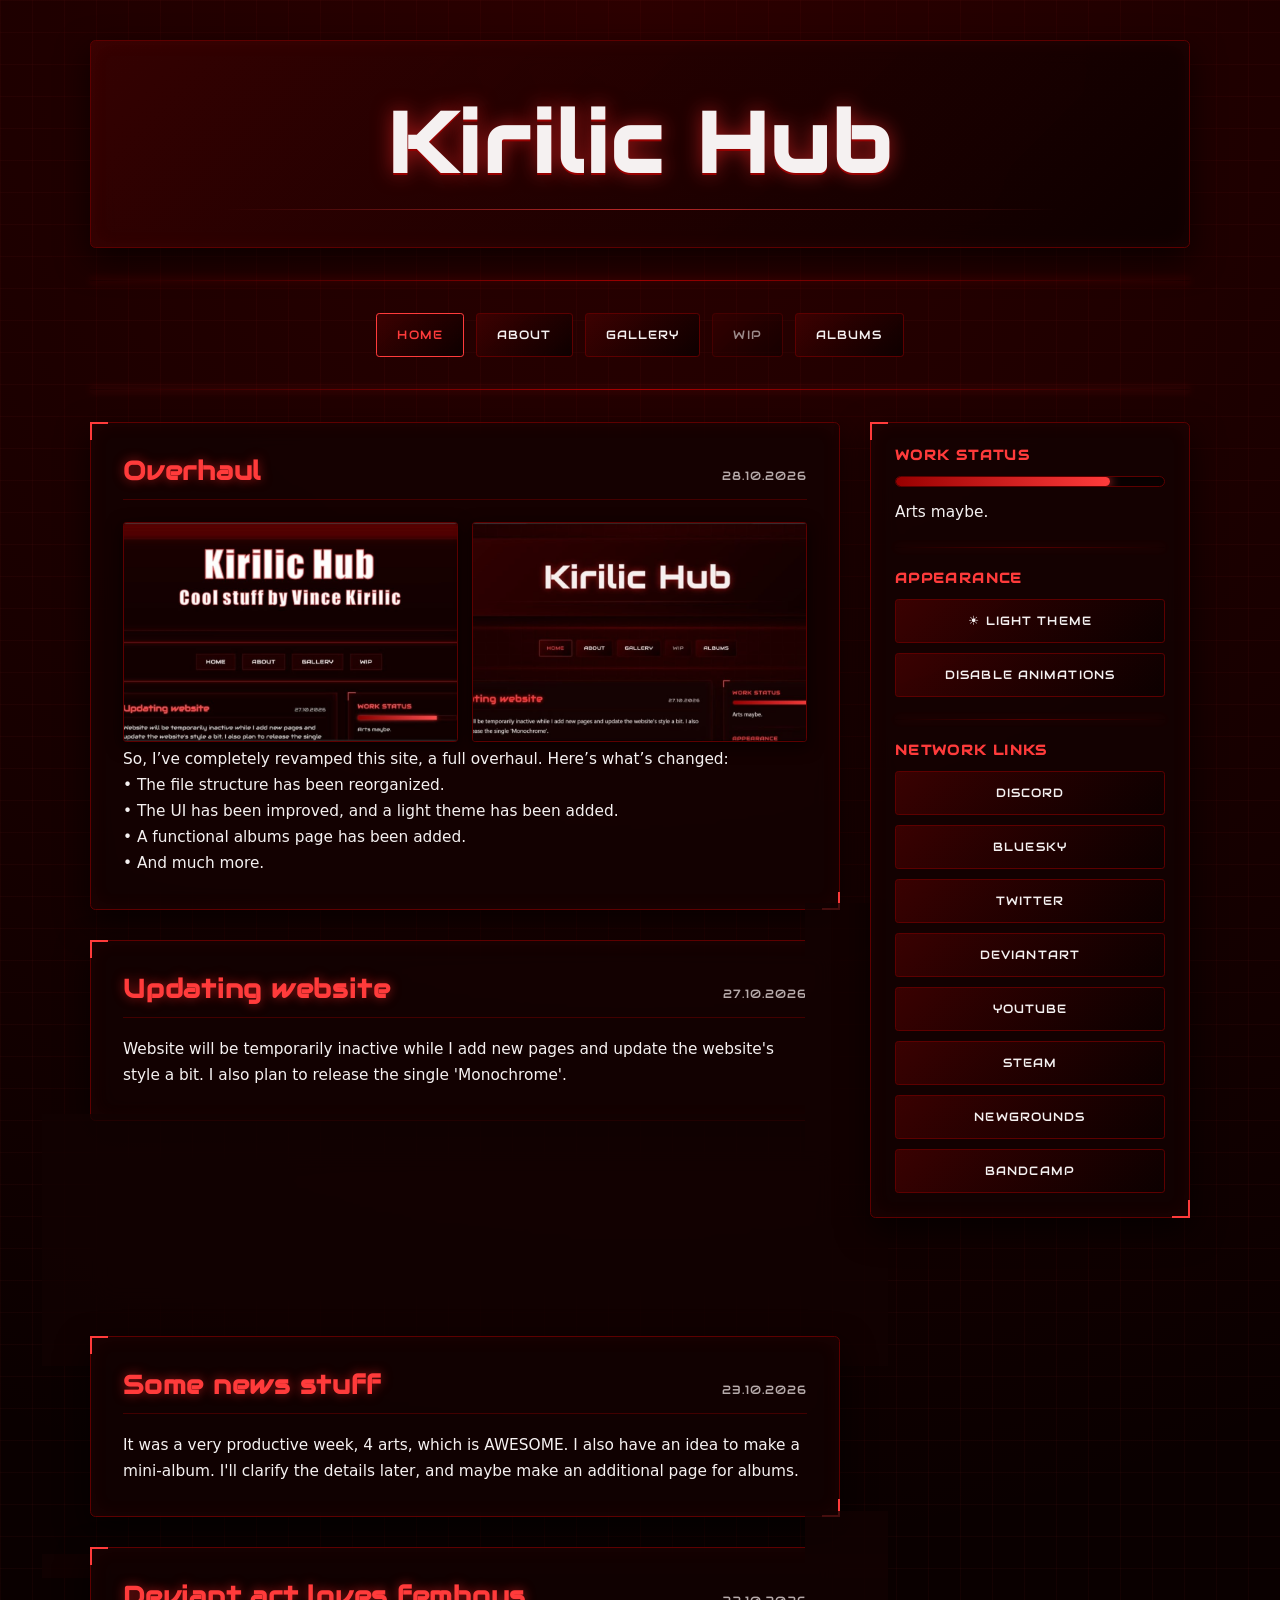
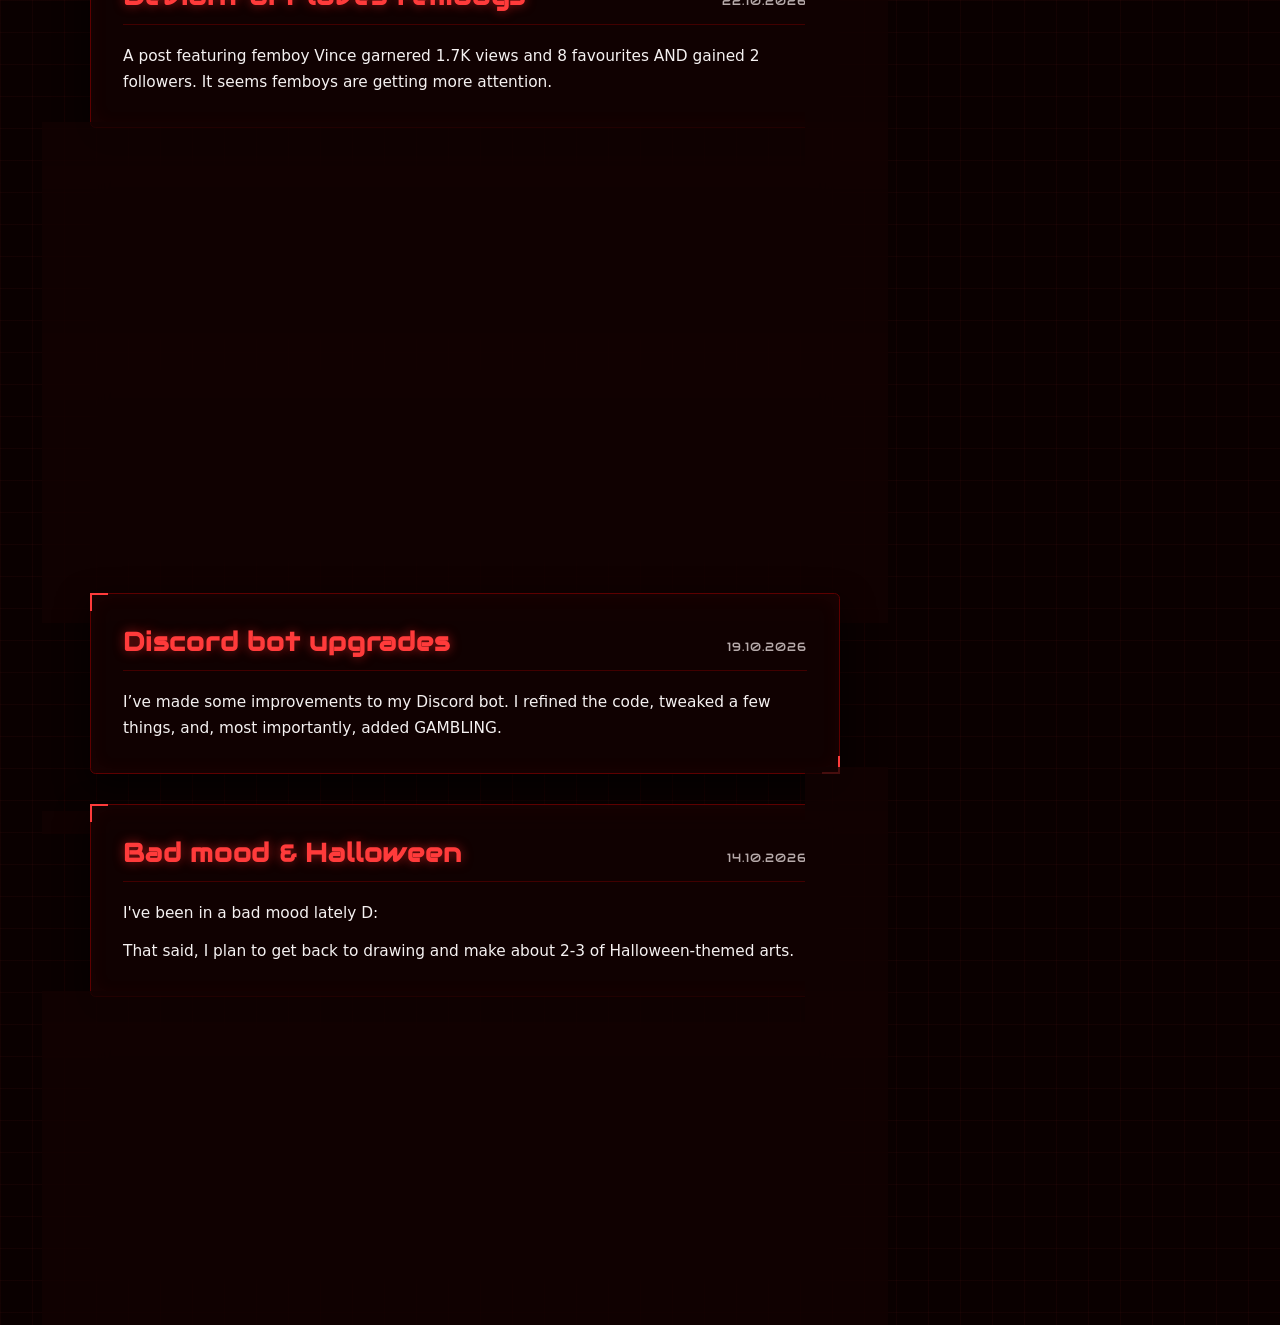
==== commit 5a6fcfef: "Add files via upload" ====
--- a/index.html
+++ b/index.html
@@ -61,6 +61,7 @@
                         <a class="cool-button social-btn" href="https://www.youtube.com/@VinceKirilic" target="_blank" rel="noopener noreferrer">YouTube</a>
                         <a class="cool-button social-btn" href="https://steamcommunity.com/id/VinceKirilic/" target="_blank" rel="noopener noreferrer">Steam</a>
                         <a class="cool-button social-btn" href="https://vincekirilic.newgrounds.com/" target="_blank" rel="noopener noreferrer">Newgrounds</a>
+                        <a class="cool-button social-btn" href="https://vincekirilic.bandcamp.com/" target="_blank" rel="noopener noreferrer">BandCamp</a>
                     </div>
                 </section>
             </aside>
